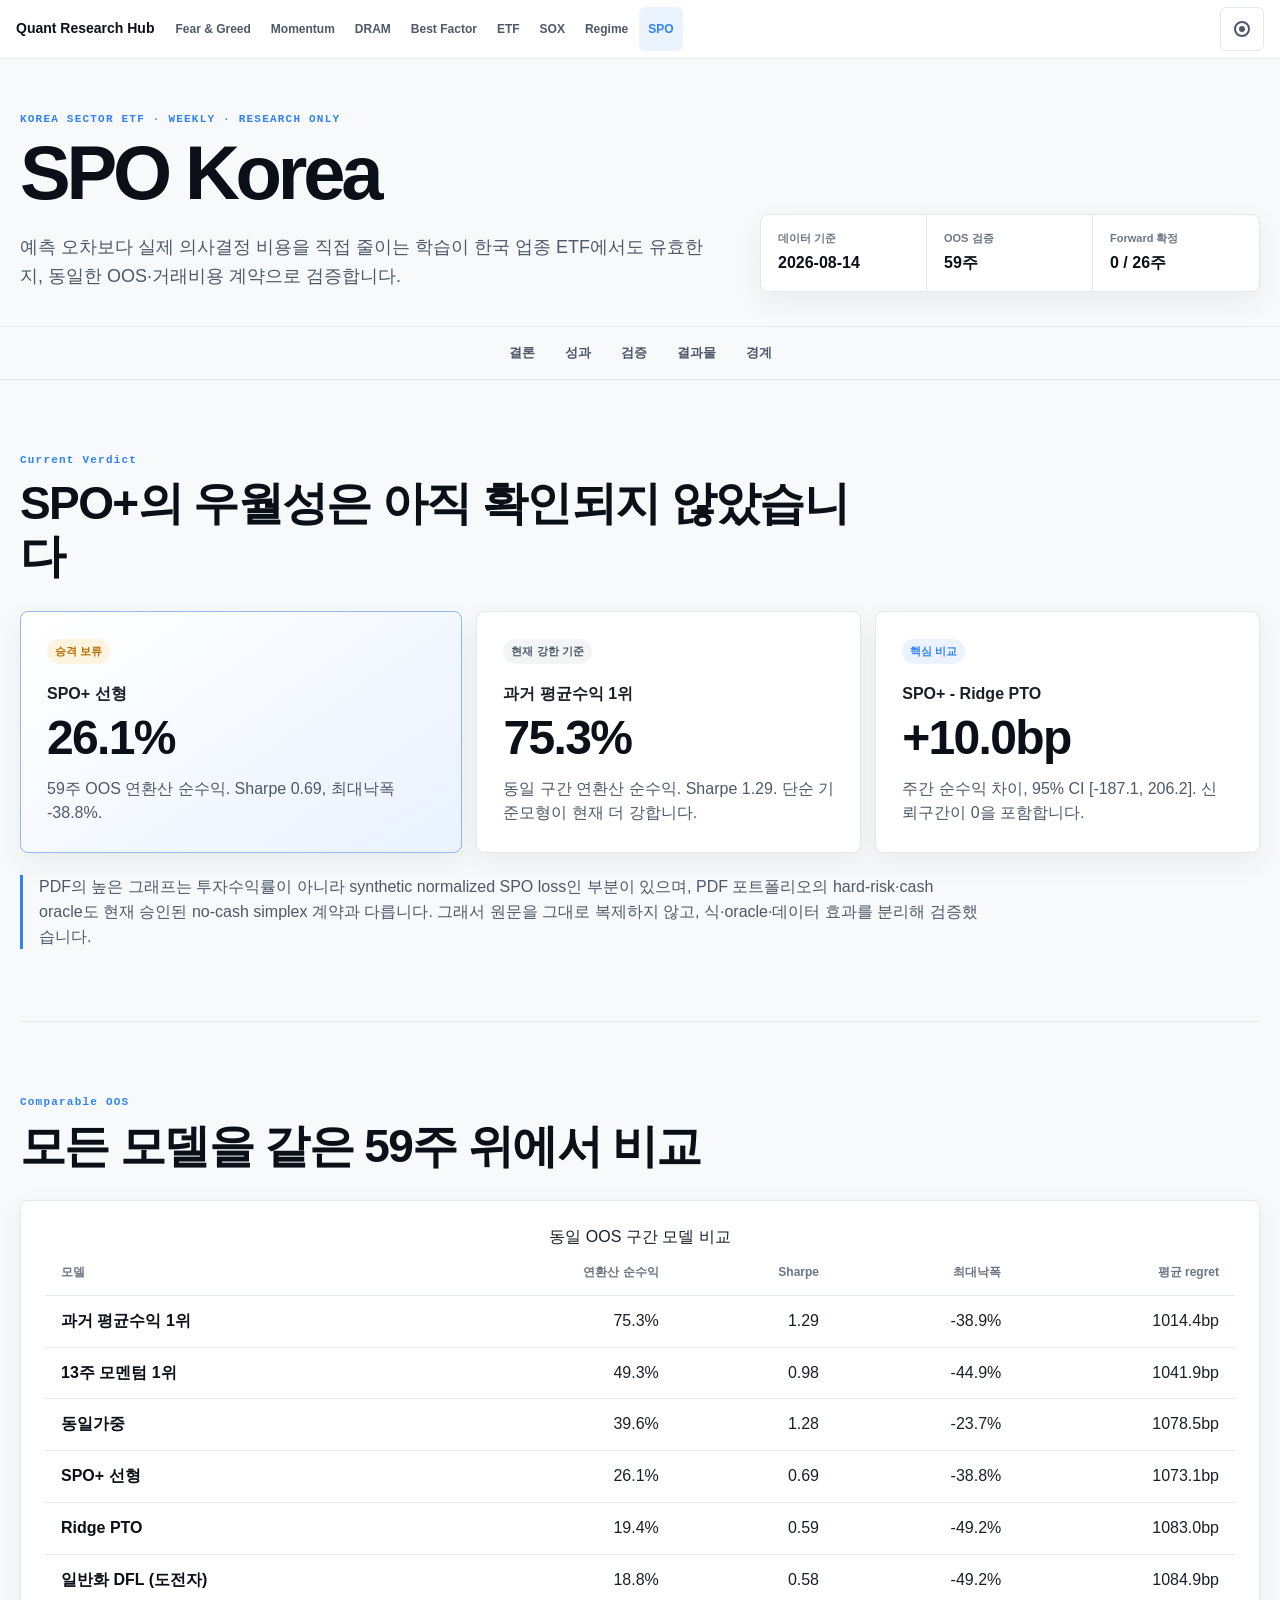
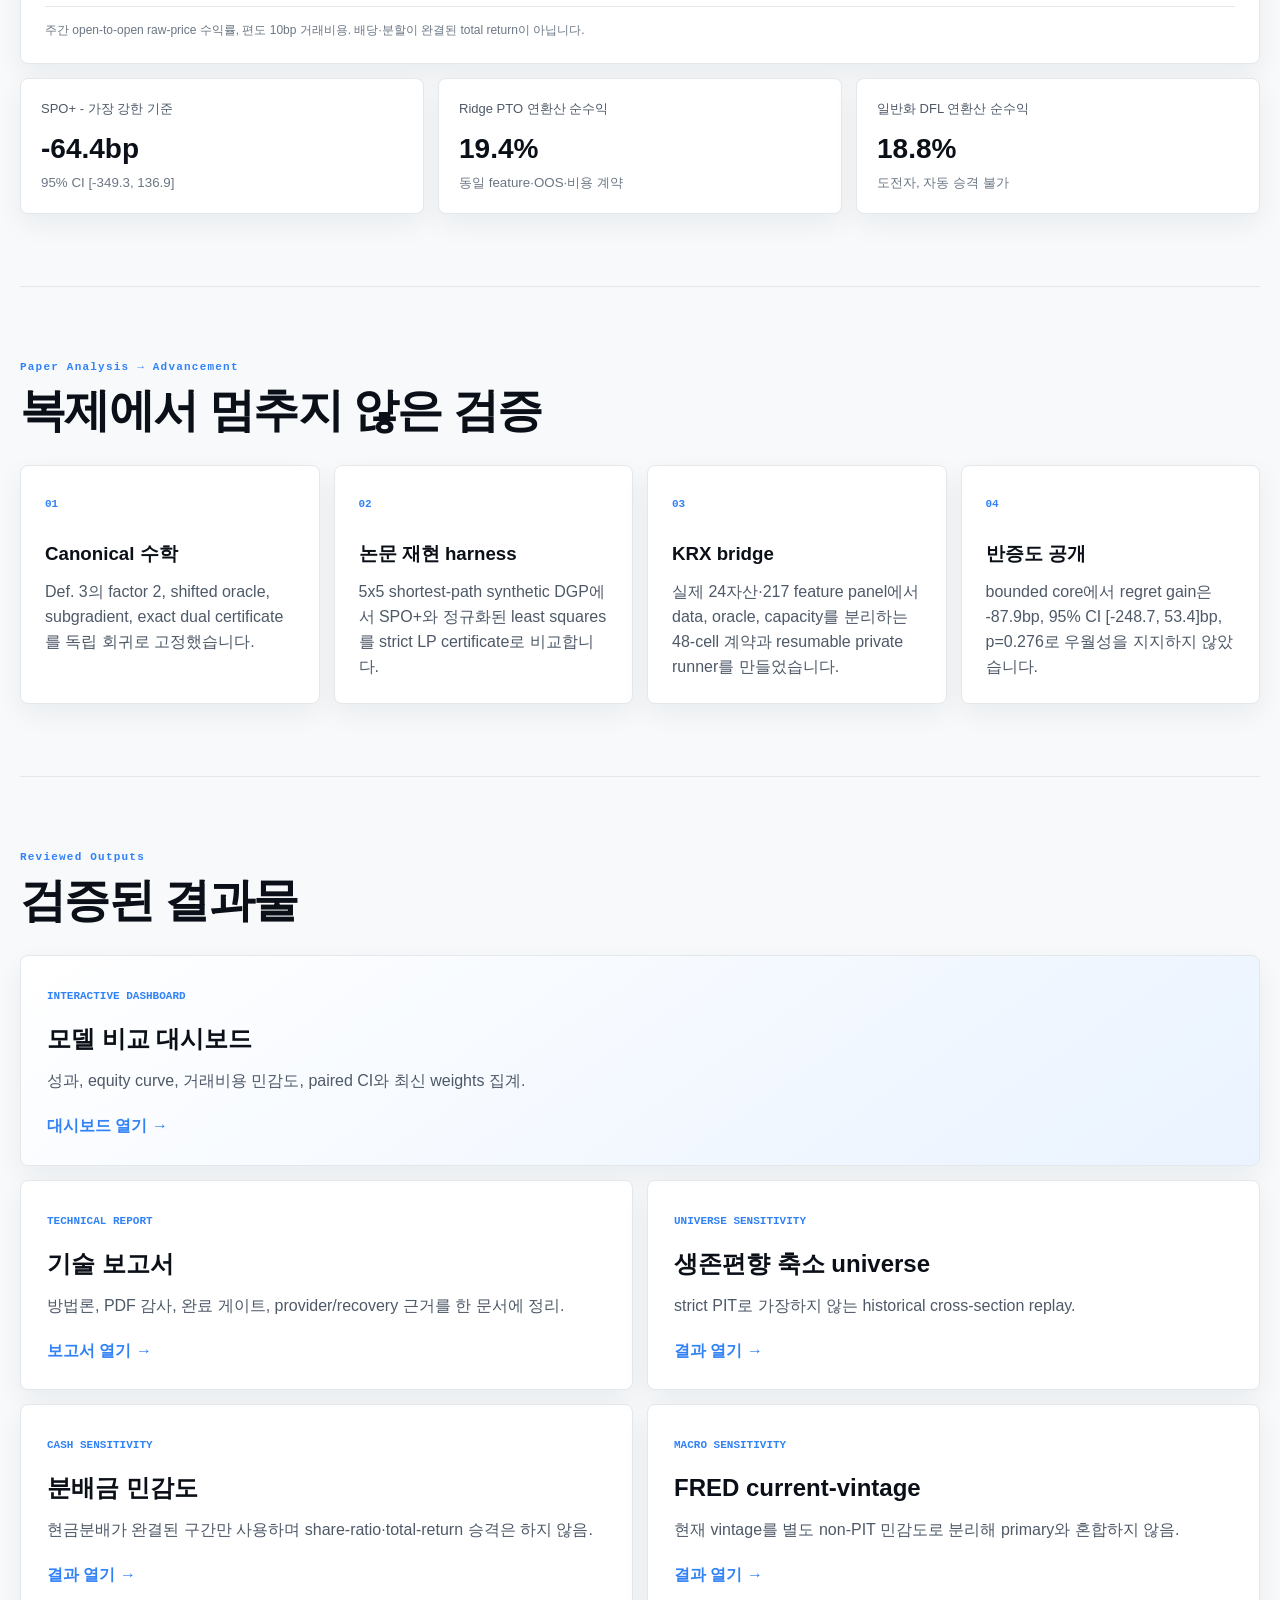
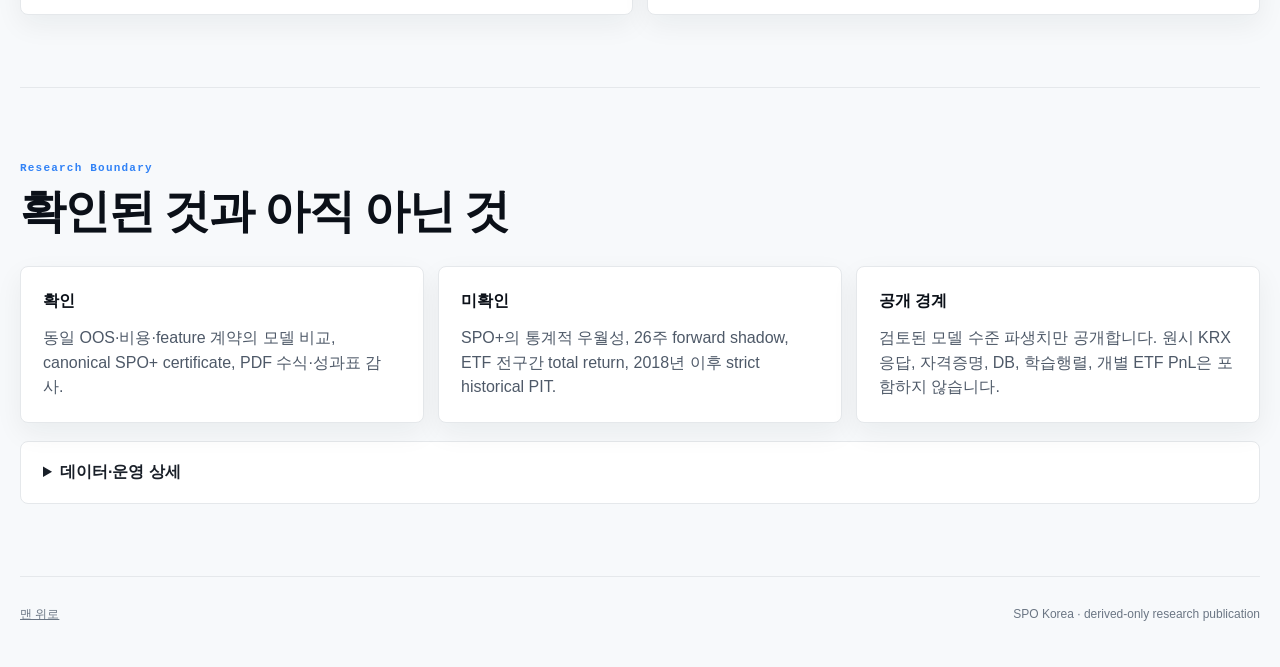
==== index.html @ ba18915a "publish reviewed SPO Korea research site" ====
<!doctype html>
<html lang="ko" data-theme="light">
<head>
  <meta charset="utf-8">
  <meta name="viewport" content="width=device-width, initial-scale=1">
  <meta name="color-scheme" content="light dark">
  <meta name="description" content="한국 업종 ETF에서 SPO+, PTO, 일반화 DFL과 기준모형을 동일한 주간 OOS 계약으로 비교하는 의사결정 중심 리서치">
  <meta http-equiv="Content-Security-Policy" content="default-src 'none'; style-src 'self'; script-src 'self'; img-src 'self' data:; frame-src 'self'; connect-src 'none'; base-uri 'none'; form-action 'none'">
  <title>SPO Korea | Decision-focused ETF Research</title>
  <link rel="icon" href="data:,">
  <link rel="stylesheet" href="assets/styles.css">
  <script src="assets/app.js" defer></script>
</head>
<body id="top" class="has-quant-shared-nav">
  <a class="skip-link" href="#main-content">본문으로 건너뛰기</a>
  <nav class="site-nav" aria-label="연결 프로젝트 바로가기">
    <div class="site-nav-inner">
      <a class="site-nav-brand" href="https://sonchanggi.github.io/quant-dashboard/">Quant Research Hub</a>
      <div class="site-nav-links" aria-label="프로젝트 목록">
        <a href="https://sonchanggi.github.io/fearNgreed/">Fear &amp; Greed</a>
        <a href="https://sonchanggi.github.io/momentum-factor-lab/">Momentum</a>
        <a href="https://sonchanggi.github.io/dram-price/">DRAM</a>
        <a href="https://sonchanggi.github.io/best-factor/">Best Factor</a>
        <a href="https://sonchanggi.github.io/etf-tracking/">ETF</a>
        <a href="https://sonchanggi.github.io/sox/">SOX</a>
        <a href="https://sonchanggi.github.io/regime/">Regime</a>
        <a class="is-active" href="./" aria-current="page">SPO</a>
      </div>
      <button id="theme-toggle" class="theme-toggle" type="button" aria-pressed="false" aria-label="다크 모드로 전환">
        <span class="theme-toggle-icon" aria-hidden="true"></span>
        <span class="sr-only" id="theme-toggle-text">다크 모드</span>
      </button>
    </div>
  </nav>

  <header class="page-header" aria-labelledby="page-title">
    <div class="page-header-copy">
      <p class="eyebrow">KOREA SECTOR ETF · WEEKLY · RESEARCH ONLY</p>
      <h1 id="page-title">SPO Korea</h1>
      <p class="hero-copy">예측 오차보다 실제 의사결정 비용을 직접 줄이는 학습이 한국 업종 ETF에서도 유효한지, 동일한 OOS·거래비용 계약으로 검증합니다.</p>
    </div>
    <div class="header-status-strip" aria-label="현재 연구 상태">
      <article><span>데이터 기준</span><strong>2026-08-14</strong></article>
      <article><span>OOS 검증</span><strong>59주</strong></article>
      <article><span>Forward 확정</span><strong>0 / 26주</strong></article>
    </div>
  </header>

  <nav class="section-nav" aria-label="페이지 섹션 바로가기">
    <a href="#verdict">결론</a><a href="#results">성과</a><a href="#evidence">검증</a><a href="#surfaces">결과물</a><a href="#limits">경계</a>
  </nav>

  <main id="main-content" tabindex="-1">
    <section id="verdict" class="section verdict-section" aria-labelledby="verdict-title">
      <div class="section-heading"><p class="eyebrow">Current Verdict</p><h2 id="verdict-title">SPO+의 우월성은 아직 확인되지 않았습니다</h2></div>
      <div class="verdict-grid">
        <article class="verdict-card verdict-primary">
          <span class="status-pill caution">승격 보류</span>
          <h3>SPO+ 선형</h3>
          <strong class="hero-number">26.1%</strong>
          <p>59주 OOS 연환산 순수익. Sharpe 0.69, 최대낙폭 -38.8%.</p>
        </article>
        <article class="verdict-card">
          <span class="status-pill neutral">현재 강한 기준</span>
          <h3>과거 평균수익 1위</h3>
          <strong class="hero-number">75.3%</strong>
          <p>동일 구간 연환산 순수익. Sharpe 1.29. 단순 기준모형이 현재 더 강합니다.</p>
        </article>
        <article class="verdict-card">
          <span class="status-pill info">핵심 비교</span>
          <h3>SPO+ - Ridge PTO</h3>
          <strong class="hero-number">+10.0bp</strong>
          <p>주간 순수익 차이, 95% CI [-187.1, 206.2]. 신뢰구간이 0을 포함합니다.</p>
        </article>
      </div>
      <p class="answer-note">PDF의 높은 그래프는 투자수익률이 아니라 synthetic normalized SPO loss인 부분이 있으며, PDF 포트폴리오의 hard-risk·cash oracle도 현재 승인된 no-cash simplex 계약과 다릅니다. 그래서 원문을 그대로 복제하지 않고, 식·oracle·데이터 효과를 분리해 검증했습니다.</p>
    </section>

    <section id="results" class="section" aria-labelledby="results-title">
      <div class="section-heading"><p class="eyebrow">Comparable OOS</p><h2 id="results-title">모든 모델을 같은 59주 위에서 비교</h2></div>
      <div class="table-card">
        <div class="table-scroll"><table>
          <caption>동일 OOS 구간 모델 비교</caption>
          <thead><tr><th scope="col">모델</th><th scope="col">연환산 순수익</th><th scope="col">Sharpe</th><th scope="col">최대낙폭</th><th scope="col">평균 regret</th></tr></thead>
          <tbody><tr><th scope="row">과거 평균수익 1위</th><td>75.3%</td><td>1.29</td><td>-38.9%</td><td>1014.4bp</td></tr><tr><th scope="row">13주 모멘텀 1위</th><td>49.3%</td><td>0.98</td><td>-44.9%</td><td>1041.9bp</td></tr><tr><th scope="row">동일가중</th><td>39.6%</td><td>1.28</td><td>-23.7%</td><td>1078.5bp</td></tr><tr><th scope="row">SPO+ 선형</th><td>26.1%</td><td>0.69</td><td>-38.8%</td><td>1073.1bp</td></tr><tr><th scope="row">Ridge PTO</th><td>19.4%</td><td>0.59</td><td>-49.2%</td><td>1083.0bp</td></tr><tr><th scope="row">일반화 DFL (도전자)</th><td>18.8%</td><td>0.58</td><td>-49.2%</td><td>1084.9bp</td></tr></tbody>
        </table></div>
        <p class="table-note">주간 open-to-open raw-price 수익률, 편도 10bp 거래비용. 배당·분할이 완결된 total return이 아닙니다.</p>
      </div>
      <div class="comparison-grid">
        <article class="metric-card"><span>SPO+ - 가장 강한 기준</span><strong>-64.4bp</strong><small>95% CI [-349.3, 136.9]</small></article>
        <article class="metric-card"><span>Ridge PTO 연환산 순수익</span><strong>19.4%</strong><small>동일 feature·OOS·비용 계약</small></article>
        <article class="metric-card"><span>일반화 DFL 연환산 순수익</span><strong>18.8%</strong><small>도전자, 자동 승격 불가</small></article>
      </div>
    </section>

    <section id="evidence" class="section" aria-labelledby="evidence-title">
      <div class="section-heading"><p class="eyebrow">Paper Analysis → Advancement</p><h2 id="evidence-title">복제에서 멈추지 않은 검증</h2></div>
      <div class="evidence-grid">
        <article class="evidence-card"><span class="step">01</span><h3>Canonical 수학</h3><p>Def. 3의 factor 2, shifted oracle, subgradient, exact dual certificate를 독립 회귀로 고정했습니다.</p></article>
        <article class="evidence-card"><span class="step">02</span><h3>논문 재현 harness</h3><p>5x5 shortest-path synthetic DGP에서 SPO+와 정규화된 least squares를 strict LP certificate로 비교합니다.</p></article>
        <article class="evidence-card"><span class="step">03</span><h3>KRX bridge</h3><p>실제 24자산·217 feature panel에서 data, oracle, capacity를 분리하는 48-cell 계약과 resumable private runner를 만들었습니다.</p></article>
        <article class="evidence-card"><span class="step">04</span><h3>반증도 공개</h3><p>bounded core에서 regret gain은 -87.9bp, 95% CI [-248.7, 53.4]bp, p=0.276로 우월성을 지지하지 않았습니다.</p></article>
      </div>
    </section>

    <section id="surfaces" class="section" aria-labelledby="surfaces-title">
      <div class="section-heading"><p class="eyebrow">Reviewed Outputs</p><h2 id="surfaces-title">검증된 결과물</h2></div>
      <div class="surface-grid">
        <a class="surface-card featured" href="research/"><span>Interactive dashboard</span><h3>모델 비교 대시보드</h3><p>성과, equity curve, 거래비용 민감도, paired CI와 최신 weights 집계.</p><strong>대시보드 열기 →</strong></a>
        <a class="surface-card" href="report/"><span>Technical report</span><h3>기술 보고서</h3><p>방법론, PDF 감사, 완료 게이트, provider/recovery 근거를 한 문서에 정리.</p><strong>보고서 열기 →</strong></a>
        <a class="surface-card" href="sensitivity/universe/"><span>Universe sensitivity</span><h3>생존편향 축소 universe</h3><p>strict PIT로 가장하지 않는 historical cross-section replay.</p><strong>결과 열기 →</strong></a>
        <a class="surface-card" href="sensitivity/cash/"><span>Cash sensitivity</span><h3>분배금 민감도</h3><p>현금분배가 완결된 구간만 사용하며 share-ratio·total-return 승격은 하지 않음.</p><strong>결과 열기 →</strong></a>
        <a class="surface-card" href="sensitivity/fred/"><span>Macro sensitivity</span><h3>FRED current-vintage</h3><p>현재 vintage를 별도 non-PIT 민감도로 분리해 primary와 혼합하지 않음.</p><strong>결과 열기 →</strong></a>
      </div>
    </section>

    <section id="limits" class="section limits-section" aria-labelledby="limits-title">
      <div class="section-heading"><p class="eyebrow">Research Boundary</p><h2 id="limits-title">확인된 것과 아직 아닌 것</h2></div>
      <div class="limits-grid">
        <article><strong>확인</strong><p>동일 OOS·비용·feature 계약의 모델 비교, canonical SPO+ certificate, PDF 수식·성과표 감사.</p></article>
        <article><strong>미확인</strong><p>SPO+의 통계적 우월성, 26주 forward shadow, ETF 전구간 total return, 2018년 이후 strict historical PIT.</p></article>
        <article><strong>공개 경계</strong><p>검토된 모델 수준 파생치만 공개합니다. 원시 KRX 응답, 자격증명, DB, 학습행렬, 개별 ETF PnL은 포함하지 않습니다.</p></article>
      </div>
      <details class="operations"><summary>데이터·운영 상세</summary><div><p>연구 단계: 방법론 효과 V2 · release 79c2984d5cca5863b57ce0f8d24739f1.</p><p>Forward-PIT 원장은 앞으로 수집되는 verified snapshot만 축적하며 primary 선택과 분리되어 있습니다. 과거 strict PIT나 total return을 소급 합성하지 않습니다.</p><p>본 페이지는 개인 연구이며 투자·세무·법률 또는 매매 조언이 아닙니다.</p></div></details>
    </section>
  </main>
  <footer><a href="#top">맨 위로</a><span>SPO Korea · derived-only research publication</span></footer>
</body>
</html>
---- assets/styles.css ----
:root{color-scheme:light;--page:#f7f9fb;--surface:#fff;--soft:#f2f4f6;--ink:#191f28;--strong:#0b1018;--muted:#4e5968;--faint:#6b7684;--line:#e5e8eb;--focus:#155eef;--brand:#3182f6;--brand-soft:#eaf3ff;--positive:#008768;--negative:#e03131;--warning:#b76e00;--warning-soft:#fff4df;--shadow:0 10px 28px rgb(25 31 40 / 6%);--content:1320px;--nav:59px;--sans:Inter,Pretendard,-apple-system,BlinkMacSystemFont,"Segoe UI",Roboto,"Noto Sans KR",Arial,sans-serif;--mono:ui-monospace,SFMono-Regular,Menlo,monospace}html[data-theme=dark]{color-scheme:dark;--page:#111318;--surface:#181d26;--soft:#242b38;--ink:#f2f4f6;--strong:#fff;--muted:#c3ccda;--faint:#a8b2c0;--line:#303948;--focus:#8ab8ff;--brand:#5da2ff;--brand-soft:#203452;--positive:#62d4a4;--negative:#ff8a8a;--warning:#ffd166;--warning-soft:#46371d;--shadow:0 12px 32px rgb(0 0 0 / 22%)}*{box-sizing:border-box}html{scroll-behavior:smooth;scroll-padding-top:calc(var(--nav) + 66px)}body{min-width:320px;margin:0;background:var(--page);color:var(--ink);font-family:var(--sans);font-size:16px;line-height:1.55;text-rendering:optimizeLegibility}a{color:inherit}button{font:inherit}.sr-only{position:absolute;width:1px;height:1px;margin:-1px;overflow:hidden;clip:rect(0,0,0,0);white-space:nowrap}.skip-link{position:fixed;z-index:2000;top:8px;left:8px;padding:10px 14px;transform:translateY(-160%);border-radius:6px;background:var(--strong);color:var(--surface);font-weight:800}.skip-link:focus{transform:none}:focus-visible{outline:3px solid var(--focus);outline-offset:3px}.site-nav{position:fixed;inset:0 0 auto;z-index:1200;min-height:var(--nav);border-bottom:1px solid var(--line);background:color-mix(in srgb,var(--surface) 94%,transparent);backdrop-filter:blur(14px)}.site-nav-inner{display:grid;grid-template-columns:auto minmax(0,1fr) 44px;align-items:center;gap:12px;width:min(var(--content),calc(100% - 32px));min-height:58px;margin:auto}.site-nav-brand,.site-nav-links a,.theme-toggle{display:inline-flex;min-height:44px;align-items:center;justify-content:center;border-radius:6px;text-decoration:none;white-space:nowrap}.site-nav-brand{justify-content:flex-start;color:var(--strong);font-size:14px;font-weight:800}.site-nav-links{display:flex;min-width:0;gap:2px;overflow-x:auto}.site-nav-links a{flex:0 0 auto;padding:8px 9px;color:var(--muted);font-size:12px;font-weight:700}.site-nav-links a:hover,.site-nav-links a:focus-visible,.theme-toggle:hover{background:var(--soft);color:var(--strong)}.site-nav-links .is-active{background:var(--brand-soft);color:var(--brand)}.theme-toggle{width:44px;border:1px solid var(--line);background:transparent;color:var(--muted);cursor:pointer}.theme-toggle-icon{position:relative;width:16px;height:16px;border:2px solid currentColor;border-radius:50%}.theme-toggle-icon:after{position:absolute;inset:3px;border-radius:50%;background:currentColor;content:""}.page-header{display:flex;width:min(var(--content),calc(100% - 40px));margin:calc(var(--nav) + 52px) auto 34px;align-items:end;justify-content:space-between;gap:36px}.page-header-copy{max-width:770px}.eyebrow{margin:0 0 8px;color:var(--brand);font-family:var(--mono);font-size:11px;font-weight:800;letter-spacing:.11em}.page-header h1{margin:0;color:var(--strong);font-size:clamp(40px,7vw,76px);line-height:.98;letter-spacing:-.055em}.hero-copy{max-width:720px;margin:22px 0 0;color:var(--muted);font-size:18px;line-height:1.65}.header-status-strip{display:grid;grid-template-columns:repeat(3,minmax(112px,1fr));min-width:min(500px,100%);border:1px solid var(--line);border-radius:8px;background:var(--surface);box-shadow:var(--shadow)}.header-status-strip article{padding:15px 17px;border-right:1px solid var(--line)}.header-status-strip article:last-child{border:0}.header-status-strip span,.header-status-strip strong{display:block}.header-status-strip span{color:var(--faint);font-size:11px;font-weight:700}.header-status-strip strong{margin-top:4px;color:var(--strong);font-size:16px}.section-nav{position:sticky;z-index:800;top:var(--nav);display:flex;justify-content:center;gap:6px;padding:8px 16px;border-block:1px solid var(--line);background:color-mix(in srgb,var(--page) 94%,transparent);backdrop-filter:blur(12px)}.section-nav a{padding:8px 12px;border-radius:6px;color:var(--muted);font-size:13px;font-weight:750;text-decoration:none}.section-nav a:hover{background:var(--soft);color:var(--strong)}main{width:min(var(--content),calc(100% - 40px));margin:auto}.section{padding:72px 0;border-bottom:1px solid var(--line)}.section-heading{margin-bottom:28px}.section-heading h2{max-width:840px;margin:0;color:var(--strong);font-size:clamp(28px,4vw,46px);line-height:1.15;letter-spacing:-.035em}.verdict-grid,.comparison-grid,.evidence-grid,.surface-grid,.limits-grid{display:grid;gap:14px}.verdict-grid{grid-template-columns:1.15fr 1fr 1fr}.verdict-card,.metric-card,.evidence-card,.surface-card,.limits-grid article,.table-card{border:1px solid var(--line);border-radius:8px;background:var(--surface);box-shadow:var(--shadow)}.verdict-card{padding:26px}.verdict-primary{border-color:color-mix(in srgb,var(--brand) 45%,var(--line));background:linear-gradient(145deg,var(--surface),var(--brand-soft))}.status-pill{display:inline-flex;padding:4px 8px;border-radius:999px;font-size:11px;font-weight:800}.status-pill.caution{background:var(--warning-soft);color:var(--warning)}.status-pill.neutral{background:var(--soft);color:var(--muted)}.status-pill.info{background:var(--brand-soft);color:var(--brand)}.verdict-card h3{margin:18px 0 5px;font-size:16px}.hero-number{display:block;color:var(--strong);font-size:clamp(32px,4vw,48px);line-height:1.1;letter-spacing:-.035em}.verdict-card p,.evidence-card p,.surface-card p,.limits-grid p{margin:12px 0 0;color:var(--muted)}.answer-note{max-width:960px;margin:22px 0 0;padding-left:16px;border-left:3px solid var(--brand);color:var(--muted)}.table-card{padding:24px}.table-scroll{max-width:100%;overflow-x:auto}table{width:100%;border-collapse:collapse;font-variant-numeric:tabular-nums}th,td{padding:13px 16px;border-bottom:1px solid var(--line);text-align:right;white-space:nowrap}th:first-child{text-align:left}thead th{color:var(--faint);font-size:12px}tbody th{color:var(--strong);font-weight:700}.table-note{margin:14px 0 0;color:var(--faint);font-size:12px}.comparison-grid{grid-template-columns:repeat(3,1fr);margin-top:14px}.metric-card{padding:20px}.metric-card span,.metric-card small,.metric-card strong{display:block}.metric-card span{color:var(--muted);font-size:13px}.metric-card strong{margin:8px 0 2px;color:var(--strong);font-size:28px}.metric-card small{color:var(--faint)}.evidence-grid{grid-template-columns:repeat(4,1fr)}.evidence-card{position:relative;padding:24px}.step{color:var(--brand);font-family:var(--mono);font-size:11px;font-weight:800}.evidence-card h3{margin:24px 0 0;color:var(--strong)}.surface-grid{grid-template-columns:repeat(2,1fr)}.surface-card{display:block;padding:26px;text-decoration:none;transition:transform .16s ease,border-color .16s ease}.surface-card:hover{transform:translateY(-2px);border-color:var(--brand)}.surface-card.featured{grid-column:span 2;background:linear-gradient(145deg,var(--surface),var(--brand-soft))}.surface-card span{color:var(--brand);font-family:var(--mono);font-size:11px;font-weight:800;text-transform:uppercase}.surface-card h3{margin:13px 0 0;color:var(--strong);font-size:24px}.surface-card strong{display:block;margin-top:20px;color:var(--brand)}.limits-grid{grid-template-columns:repeat(3,1fr)}.limits-grid article{padding:22px}.limits-grid strong{color:var(--strong)}.operations{margin-top:18px;border:1px solid var(--line);border-radius:8px;background:var(--surface)}.operations summary{padding:18px 22px;cursor:pointer;font-weight:750}.operations div{padding:0 22px 20px;color:var(--muted)}footer{display:flex;width:min(var(--content),calc(100% - 40px));margin:auto;padding:28px 0 44px;justify-content:space-between;color:var(--faint);font-size:12px}.reader-page{padding-top:var(--nav)}.reader-header{display:flex;width:min(var(--content),calc(100% - 32px));margin:32px auto 18px;align-items:end;justify-content:space-between;gap:24px}.reader-header h1{margin:0;color:var(--strong);font-size:clamp(26px,4vw,42px)}.reader-header p{margin:8px 0 0;color:var(--muted)}.reader-header>a{color:var(--brand);font-weight:750;text-decoration:none}.reader-shell{width:min(1500px,100%);height:calc(100vh - var(--nav) - 125px);min-height:680px;margin:auto;border-top:1px solid var(--line);background:var(--surface)}.reader-shell iframe{display:block;width:100%;height:100%;border:0;background:var(--surface)}@media(max-width:980px){.page-header{align-items:start;flex-direction:column}.header-status-strip{width:100%}.verdict-grid{grid-template-columns:1fr 1fr}.verdict-primary{grid-column:span 2}.evidence-grid{grid-template-columns:1fr 1fr}.limits-grid{grid-template-columns:1fr}.reader-header{align-items:start;flex-direction:column}.reader-shell{height:calc(100vh - var(--nav) - 178px)}}@media(max-width:760px){:root{--nav:101px}.site-nav-inner{grid-template-columns:minmax(0,1fr) 44px;grid-template-rows:50px 44px;gap:0 8px;width:calc(100% - 24px)}.site-nav-brand{grid-column:1;grid-row:1}.theme-toggle{grid-column:2;grid-row:1}.site-nav-links{grid-column:1/-1;grid-row:2}.page-header{width:calc(100% - 28px);margin-top:calc(var(--nav) + 34px)}.page-header h1{font-size:48px}.hero-copy{font-size:16px}.header-status-strip{grid-template-columns:1fr}.header-status-strip article{display:flex;justify-content:space-between;border-right:0;border-bottom:1px solid var(--line)}.header-status-strip strong{margin:0}.section-nav{justify-content:flex-start;overflow-x:auto}main{width:calc(100% - 28px)}.section{padding:54px 0}.verdict-grid,.comparison-grid,.evidence-grid,.surface-grid{grid-template-columns:1fr}.verdict-primary,.surface-card.featured{grid-column:auto}.table-card{padding:12px}.reader-header{width:calc(100% - 28px)}.reader-shell{height:calc(100vh - var(--nav) - 190px);min-height:560px}footer{width:calc(100% - 28px);gap:14px;flex-direction:column}}@media(prefers-reduced-motion:reduce){*{scroll-behavior:auto!important;transition-duration:.01ms!important}}
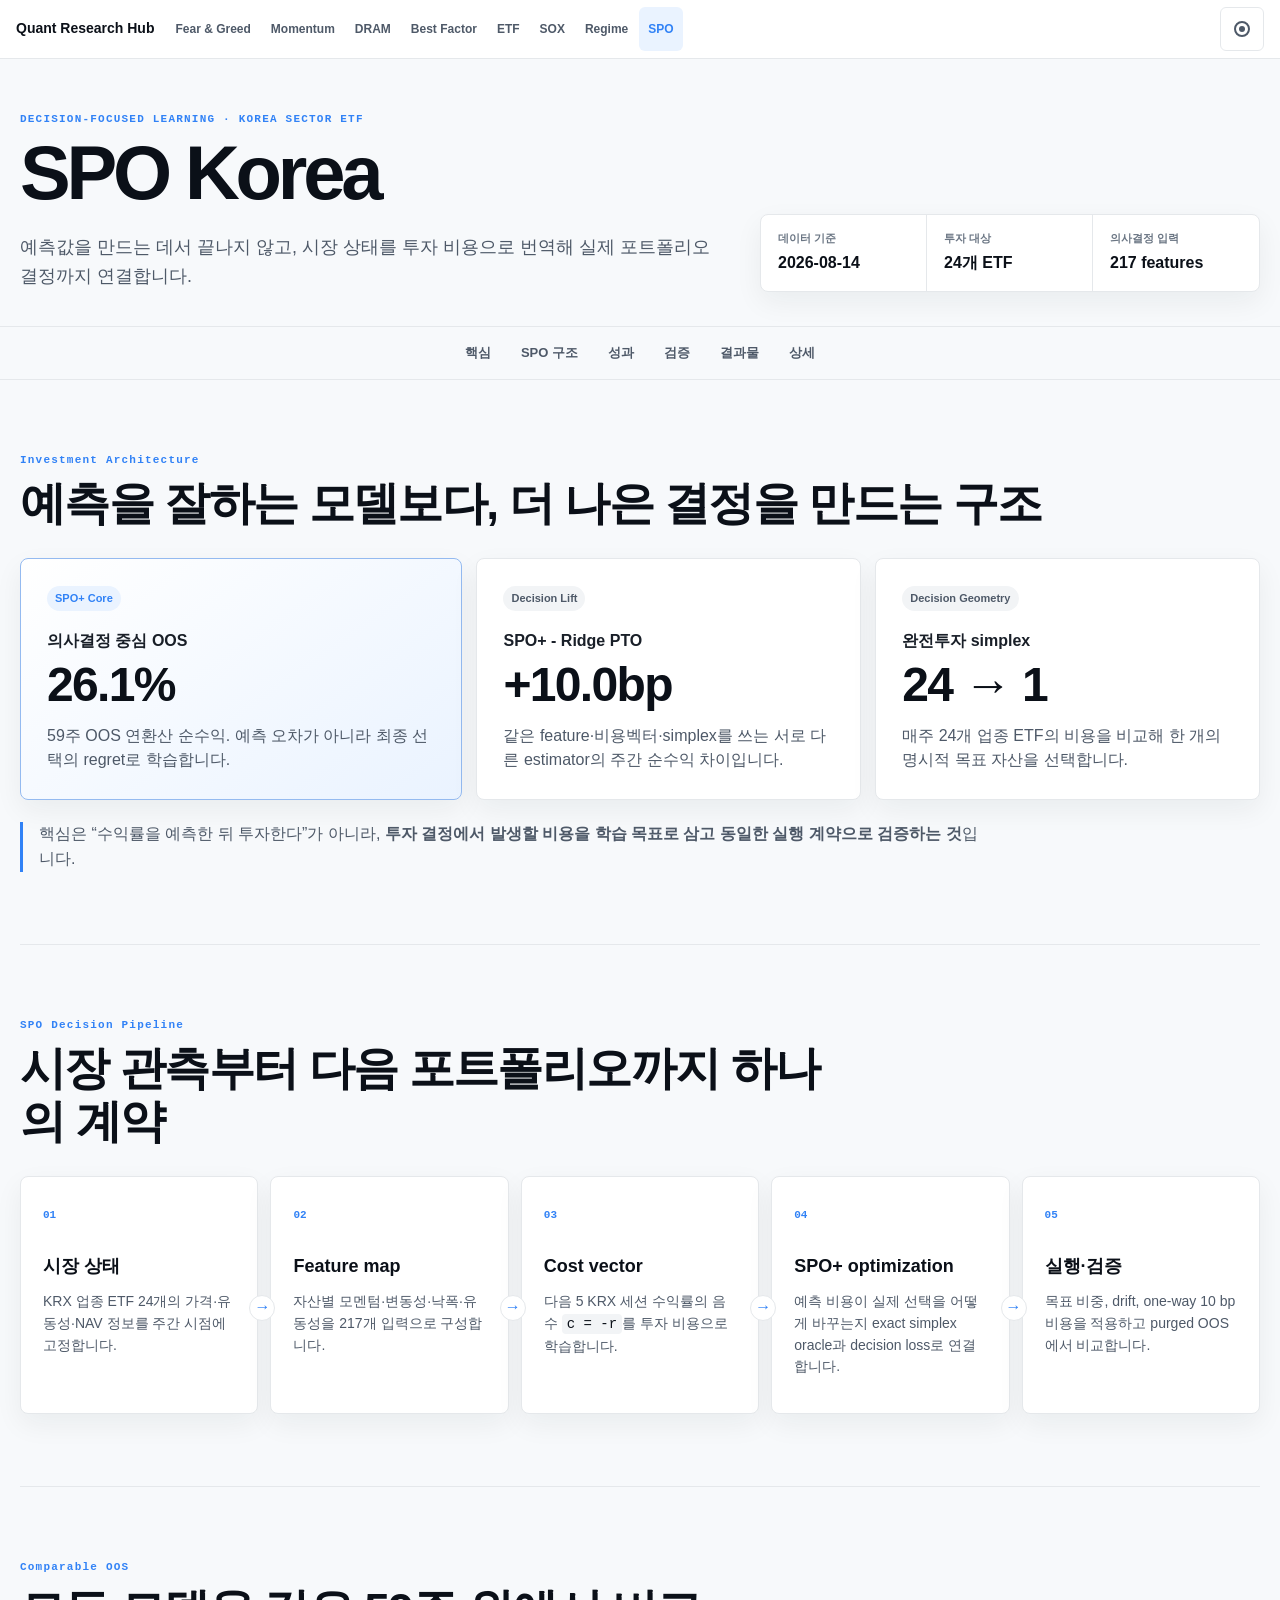
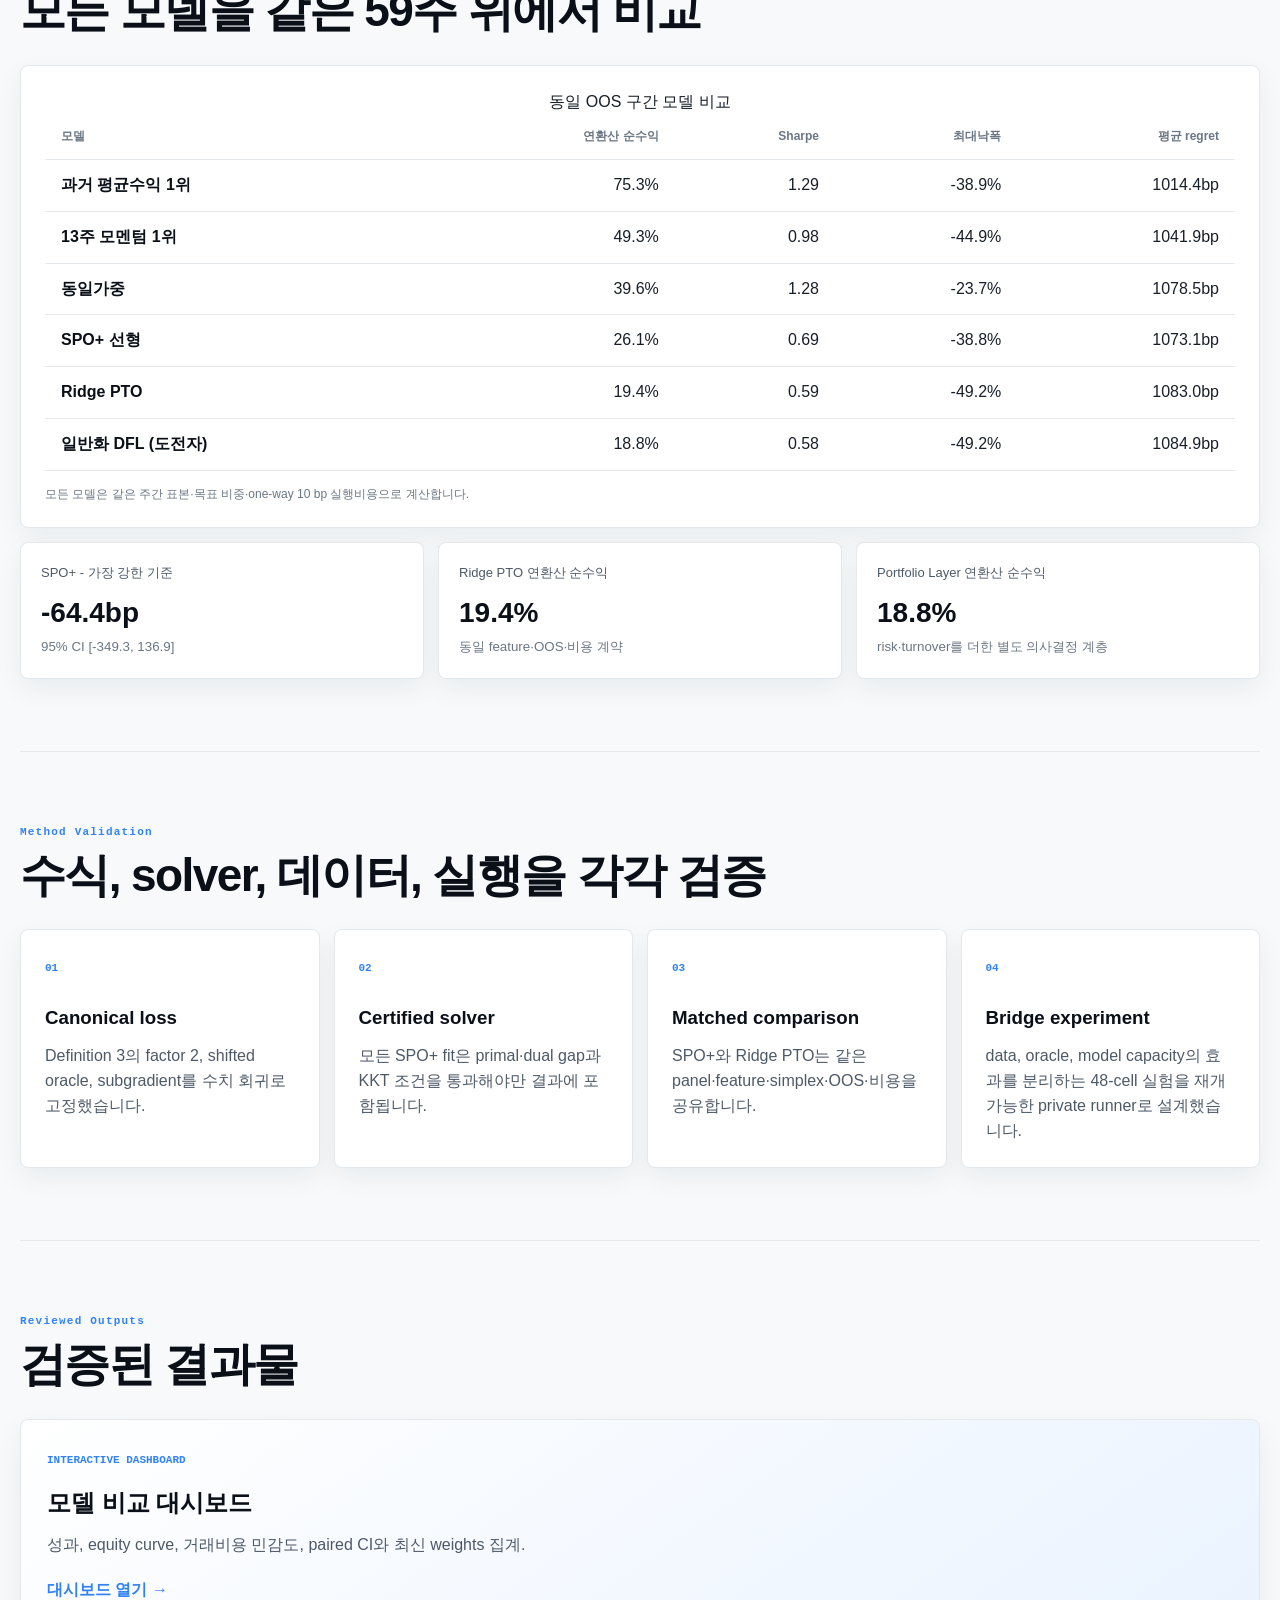
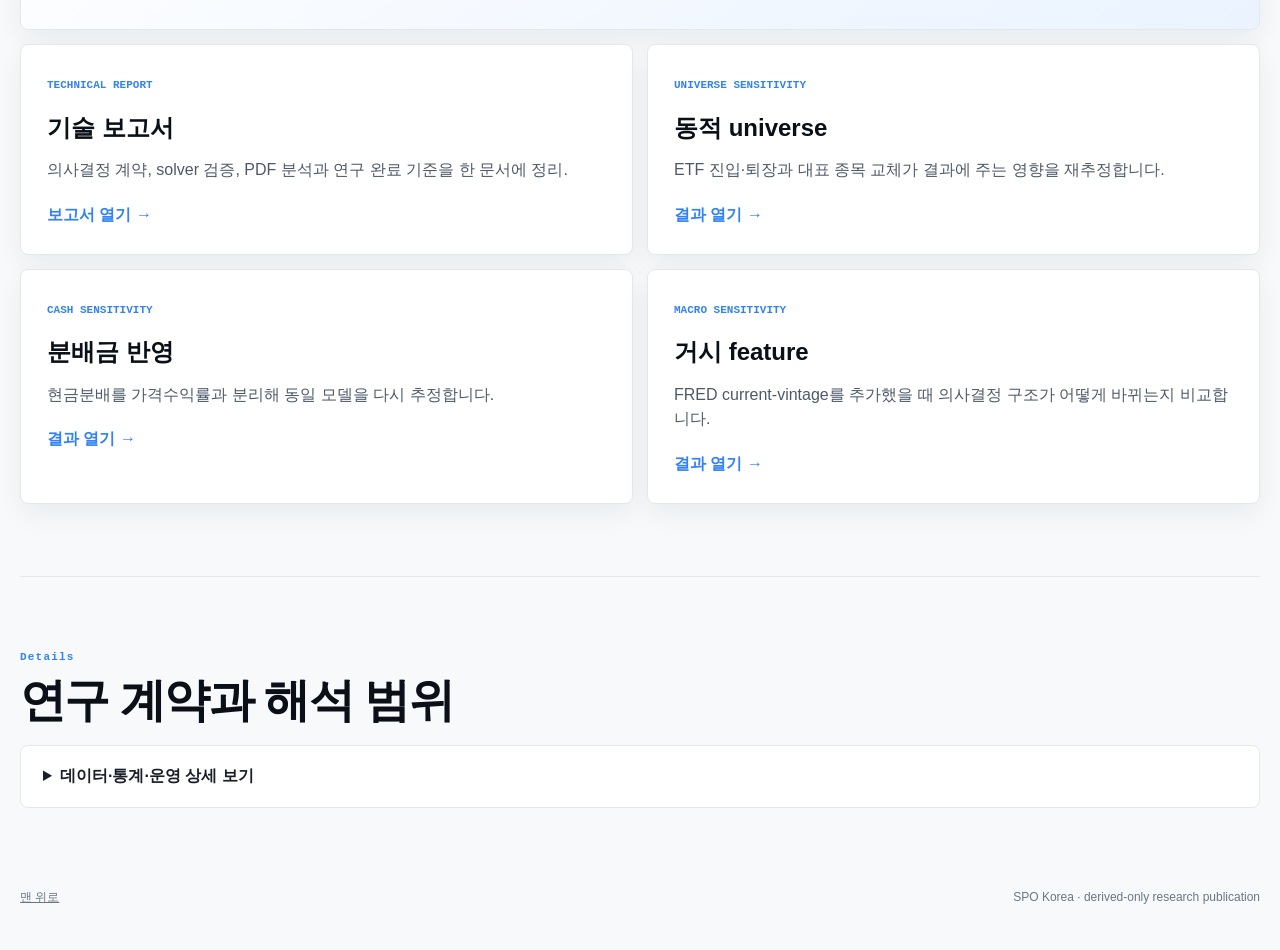
==== commit 993cc603: "Publish audited SPO Korea research site" ====
--- a/index.html
+++ b/index.html
@@ -35,45 +35,56 @@
 
   <header class="page-header" aria-labelledby="page-title">
     <div class="page-header-copy">
-      <p class="eyebrow">KOREA SECTOR ETF · WEEKLY · RESEARCH ONLY</p>
+      <p class="eyebrow">DECISION-FOCUSED LEARNING · KOREA SECTOR ETF</p>
       <h1 id="page-title">SPO Korea</h1>
-      <p class="hero-copy">예측 오차보다 실제 의사결정 비용을 직접 줄이는 학습이 한국 업종 ETF에서도 유효한지, 동일한 OOS·거래비용 계약으로 검증합니다.</p>
+      <p class="hero-copy">예측값을 만드는 데서 끝나지 않고, 시장 상태를 투자 비용으로 번역해 실제 포트폴리오 결정까지 연결합니다.</p>
     </div>
     <div class="header-status-strip" aria-label="현재 연구 상태">
       <article><span>데이터 기준</span><strong>2026-08-14</strong></article>
-      <article><span>OOS 검증</span><strong>59주</strong></article>
-      <article><span>Forward 확정</span><strong>0 / 26주</strong></article>
+      <article><span>투자 대상</span><strong>24개 ETF</strong></article>
+      <article><span>의사결정 입력</span><strong>217 features</strong></article>
     </div>
   </header>
 
   <nav class="section-nav" aria-label="페이지 섹션 바로가기">
-    <a href="#verdict">결론</a><a href="#results">성과</a><a href="#evidence">검증</a><a href="#surfaces">결과물</a><a href="#limits">경계</a>
+    <a href="#core">핵심</a><a href="#structure">SPO 구조</a><a href="#results">성과</a><a href="#evidence">검증</a><a href="#surfaces">결과물</a><a href="#details">상세</a>
   </nav>
 
   <main id="main-content" tabindex="-1">
-    <section id="verdict" class="section verdict-section" aria-labelledby="verdict-title">
-      <div class="section-heading"><p class="eyebrow">Current Verdict</p><h2 id="verdict-title">SPO+의 우월성은 아직 확인되지 않았습니다</h2></div>
+    <section id="core" class="section verdict-section" aria-labelledby="core-title">
+      <div class="section-heading"><p class="eyebrow">Investment Architecture</p><h2 id="core-title">예측을 잘하는 모델보다, 더 나은 결정을 만드는 구조</h2></div>
       <div class="verdict-grid">
         <article class="verdict-card verdict-primary">
-          <span class="status-pill caution">승격 보류</span>
-          <h3>SPO+ 선형</h3>
+          <span class="status-pill info">SPO+ Core</span>
+          <h3>의사결정 중심 OOS</h3>
           <strong class="hero-number">26.1%</strong>
-          <p>59주 OOS 연환산 순수익. Sharpe 0.69, 최대낙폭 -38.8%.</p>
+          <p>59주 OOS 연환산 순수익. 예측 오차가 아니라 최종 선택의 regret로 학습합니다.</p>
         </article>
         <article class="verdict-card">
-          <span class="status-pill neutral">현재 강한 기준</span>
-          <h3>과거 평균수익 1위</h3>
-          <strong class="hero-number">75.3%</strong>
-          <p>동일 구간 연환산 순수익. Sharpe 1.29. 단순 기준모형이 현재 더 강합니다.</p>
+          <span class="status-pill neutral">Decision Lift</span>
+          <h3>SPO+ - Ridge PTO</h3>
+          <strong class="hero-number">+10.0bp</strong>
+          <p>같은 feature·비용벡터·simplex를 쓰는 서로 다른 estimator의 주간 순수익 차이입니다.</p>
         </article>
         <article class="verdict-card">
-          <span class="status-pill info">핵심 비교</span>
-          <h3>SPO+ - Ridge PTO</h3>
-          <strong class="hero-number">+10.0bp</strong>
-          <p>주간 순수익 차이, 95% CI [-187.1, 206.2]. 신뢰구간이 0을 포함합니다.</p>
+          <span class="status-pill neutral">Decision Geometry</span>
+          <h3>완전투자 simplex</h3>
+          <strong class="hero-number">24 → 1</strong>
+          <p>매주 24개 업종 ETF의 비용을 비교해 한 개의 명시적 목표 자산을 선택합니다.</p>
         </article>
       </div>
-      <p class="answer-note">PDF의 높은 그래프는 투자수익률이 아니라 synthetic normalized SPO loss인 부분이 있으며, PDF 포트폴리오의 hard-risk·cash oracle도 현재 승인된 no-cash simplex 계약과 다릅니다. 그래서 원문을 그대로 복제하지 않고, 식·oracle·데이터 효과를 분리해 검증했습니다.</p>
+      <p class="answer-note">핵심은 “수익률을 예측한 뒤 투자한다”가 아니라, <strong>투자 결정에서 발생할 비용을 학습 목표로 삼고 동일한 실행 계약으로 검증하는 것</strong>입니다.</p>
+    </section>
+
+    <section id="structure" class="section" aria-labelledby="structure-title">
+      <div class="section-heading"><p class="eyebrow">SPO Decision Pipeline</p><h2 id="structure-title">시장 관측부터 다음 포트폴리오까지 하나의 계약</h2></div>
+      <ol class="decision-grid">
+        <li><span class="step">01</span><strong>시장 상태</strong><p>KRX 업종 ETF 24개의 가격·유동성·NAV 정보를 주간 시점에 고정합니다.</p></li>
+        <li><span class="step">02</span><strong>Feature map</strong><p>자산별 모멘텀·변동성·낙폭·유동성을 217개 입력으로 구성합니다.</p></li>
+        <li><span class="step">03</span><strong>Cost vector</strong><p>다음 5 KRX 세션 수익률의 음수 <code>c = -r</code>를 투자 비용으로 학습합니다.</p></li>
+        <li><span class="step">04</span><strong>SPO+ optimization</strong><p>예측 비용이 실제 선택을 어떻게 바꾸는지 exact simplex oracle과 decision loss로 연결합니다.</p></li>
+        <li><span class="step">05</span><strong>실행·검증</strong><p>목표 비중, drift, one-way 10 bp 비용을 적용하고 purged OOS에서 비교합니다.</p></li>
+      </ol>
     </section>
 
     <section id="results" class="section" aria-labelledby="results-title">
@@ -84,22 +95,22 @@
           <thead><tr><th scope="col">모델</th><th scope="col">연환산 순수익</th><th scope="col">Sharpe</th><th scope="col">최대낙폭</th><th scope="col">평균 regret</th></tr></thead>
           <tbody><tr><th scope="row">과거 평균수익 1위</th><td>75.3%</td><td>1.29</td><td>-38.9%</td><td>1014.4bp</td></tr><tr><th scope="row">13주 모멘텀 1위</th><td>49.3%</td><td>0.98</td><td>-44.9%</td><td>1041.9bp</td></tr><tr><th scope="row">동일가중</th><td>39.6%</td><td>1.28</td><td>-23.7%</td><td>1078.5bp</td></tr><tr><th scope="row">SPO+ 선형</th><td>26.1%</td><td>0.69</td><td>-38.8%</td><td>1073.1bp</td></tr><tr><th scope="row">Ridge PTO</th><td>19.4%</td><td>0.59</td><td>-49.2%</td><td>1083.0bp</td></tr><tr><th scope="row">일반화 DFL (도전자)</th><td>18.8%</td><td>0.58</td><td>-49.2%</td><td>1084.9bp</td></tr></tbody>
         </table></div>
-        <p class="table-note">주간 open-to-open raw-price 수익률, 편도 10bp 거래비용. 배당·분할이 완결된 total return이 아닙니다.</p>
+        <p class="table-note">모든 모델은 같은 주간 표본·목표 비중·one-way 10 bp 실행비용으로 계산합니다.</p>
       </div>
       <div class="comparison-grid">
         <article class="metric-card"><span>SPO+ - 가장 강한 기준</span><strong>-64.4bp</strong><small>95% CI [-349.3, 136.9]</small></article>
         <article class="metric-card"><span>Ridge PTO 연환산 순수익</span><strong>19.4%</strong><small>동일 feature·OOS·비용 계약</small></article>
-        <article class="metric-card"><span>일반화 DFL 연환산 순수익</span><strong>18.8%</strong><small>도전자, 자동 승격 불가</small></article>
+        <article class="metric-card"><span>Portfolio Layer 연환산 순수익</span><strong>18.8%</strong><small>risk·turnover를 더한 별도 의사결정 계층</small></article>
       </div>
     </section>
 
     <section id="evidence" class="section" aria-labelledby="evidence-title">
-      <div class="section-heading"><p class="eyebrow">Paper Analysis → Advancement</p><h2 id="evidence-title">복제에서 멈추지 않은 검증</h2></div>
+      <div class="section-heading"><p class="eyebrow">Method Validation</p><h2 id="evidence-title">수식, solver, 데이터, 실행을 각각 검증</h2></div>
       <div class="evidence-grid">
-        <article class="evidence-card"><span class="step">01</span><h3>Canonical 수학</h3><p>Def. 3의 factor 2, shifted oracle, subgradient, exact dual certificate를 독립 회귀로 고정했습니다.</p></article>
-        <article class="evidence-card"><span class="step">02</span><h3>논문 재현 harness</h3><p>5x5 shortest-path synthetic DGP에서 SPO+와 정규화된 least squares를 strict LP certificate로 비교합니다.</p></article>
-        <article class="evidence-card"><span class="step">03</span><h3>KRX bridge</h3><p>실제 24자산·217 feature panel에서 data, oracle, capacity를 분리하는 48-cell 계약과 resumable private runner를 만들었습니다.</p></article>
-        <article class="evidence-card"><span class="step">04</span><h3>반증도 공개</h3><p>bounded core에서 regret gain은 -87.9bp, 95% CI [-248.7, 53.4]bp, p=0.276로 우월성을 지지하지 않았습니다.</p></article>
+        <article class="evidence-card"><span class="step">01</span><h3>Canonical loss</h3><p>Definition 3의 factor 2, shifted oracle, subgradient를 수치 회귀로 고정했습니다.</p></article>
+        <article class="evidence-card"><span class="step">02</span><h3>Certified solver</h3><p>모든 SPO+ fit은 primal·dual gap과 KKT 조건을 통과해야만 결과에 포함됩니다.</p></article>
+        <article class="evidence-card"><span class="step">03</span><h3>Matched comparison</h3><p>SPO+와 Ridge PTO는 같은 panel·feature·simplex·OOS·비용을 공유합니다.</p></article>
+        <article class="evidence-card"><span class="step">04</span><h3>Bridge experiment</h3><p>data, oracle, model capacity의 효과를 분리하는 48-cell 실험을 재개 가능한 private runner로 설계했습니다.</p></article>
       </div>
     </section>
 
@@ -107,21 +118,21 @@
       <div class="section-heading"><p class="eyebrow">Reviewed Outputs</p><h2 id="surfaces-title">검증된 결과물</h2></div>
       <div class="surface-grid">
         <a class="surface-card featured" href="research/"><span>Interactive dashboard</span><h3>모델 비교 대시보드</h3><p>성과, equity curve, 거래비용 민감도, paired CI와 최신 weights 집계.</p><strong>대시보드 열기 →</strong></a>
-        <a class="surface-card" href="report/"><span>Technical report</span><h3>기술 보고서</h3><p>방법론, PDF 감사, 완료 게이트, provider/recovery 근거를 한 문서에 정리.</p><strong>보고서 열기 →</strong></a>
-        <a class="surface-card" href="sensitivity/universe/"><span>Universe sensitivity</span><h3>생존편향 축소 universe</h3><p>strict PIT로 가장하지 않는 historical cross-section replay.</p><strong>결과 열기 →</strong></a>
-        <a class="surface-card" href="sensitivity/cash/"><span>Cash sensitivity</span><h3>분배금 민감도</h3><p>현금분배가 완결된 구간만 사용하며 share-ratio·total-return 승격은 하지 않음.</p><strong>결과 열기 →</strong></a>
-        <a class="surface-card" href="sensitivity/fred/"><span>Macro sensitivity</span><h3>FRED current-vintage</h3><p>현재 vintage를 별도 non-PIT 민감도로 분리해 primary와 혼합하지 않음.</p><strong>결과 열기 →</strong></a>
+        <a class="surface-card" href="report/"><span>Technical report</span><h3>기술 보고서</h3><p>의사결정 계약, solver 검증, PDF 분석과 연구 완료 기준을 한 문서에 정리.</p><strong>보고서 열기 →</strong></a>
+        <a class="surface-card" href="sensitivity/universe/"><span>Universe sensitivity</span><h3>동적 universe</h3><p>ETF 진입·퇴장과 대표 종목 교체가 결과에 주는 영향을 재추정합니다.</p><strong>결과 열기 →</strong></a>
+        <a class="surface-card" href="sensitivity/cash/"><span>Cash sensitivity</span><h3>분배금 반영</h3><p>현금분배를 가격수익률과 분리해 동일 모델을 다시 추정합니다.</p><strong>결과 열기 →</strong></a>
+        <a class="surface-card" href="sensitivity/fred/"><span>Macro sensitivity</span><h3>거시 feature</h3><p>FRED current-vintage를 추가했을 때 의사결정 구조가 어떻게 바뀌는지 비교합니다.</p><strong>결과 열기 →</strong></a>
       </div>
     </section>
 
-    <section id="limits" class="section limits-section" aria-labelledby="limits-title">
-      <div class="section-heading"><p class="eyebrow">Research Boundary</p><h2 id="limits-title">확인된 것과 아직 아닌 것</h2></div>
-      <div class="limits-grid">
-        <article><strong>확인</strong><p>동일 OOS·비용·feature 계약의 모델 비교, canonical SPO+ certificate, PDF 수식·성과표 감사.</p></article>
-        <article><strong>미확인</strong><p>SPO+의 통계적 우월성, 26주 forward shadow, ETF 전구간 total return, 2018년 이후 strict historical PIT.</p></article>
-        <article><strong>공개 경계</strong><p>검토된 모델 수준 파생치만 공개합니다. 원시 KRX 응답, 자격증명, DB, 학습행렬, 개별 ETF PnL은 포함하지 않습니다.</p></article>
-      </div>
-      <details class="operations"><summary>데이터·운영 상세</summary><div><p>연구 단계: 방법론 효과 V2 · release 79c2984d5cca5863b57ce0f8d24739f1.</p><p>Forward-PIT 원장은 앞으로 수집되는 verified snapshot만 축적하며 primary 선택과 분리되어 있습니다. 과거 strict PIT나 total return을 소급 합성하지 않습니다.</p><p>본 페이지는 개인 연구이며 투자·세무·법률 또는 매매 조언이 아닙니다.</p></div></details>
+    <section id="details" class="section details-section" aria-labelledby="details-title">
+      <div class="section-heading compact-heading"><p class="eyebrow">Details</p><h2 id="details-title">연구 계약과 해석 범위</h2></div>
+      <details class="operations"><summary>데이터·통계·운영 상세 보기</summary><div class="detail-grid">
+        <section><h3>성과 해석</h3><p>SPO+의 Ridge 대비 주간 순수익 차이는 +10.0bp, 95% CI [-187.1, 206.2]입니다. 현재 구간에서 CI는 0을 포함하며, forward 확정 표본은 0/26주입니다.</p></section>
+        <section><h3>데이터 기준</h3><p>Primary는 주간 open-to-open raw-price 기반 고정 panel입니다. 분배금·share-ratio가 완결된 total return과 2018년 이후 strict historical PIT는 별도 승격 조건으로 유지합니다.</p></section>
+        <section><h3>논문과의 관계</h3><p>원문의 canonical SPO+ loss는 보존합니다. PDF의 synthetic normalized loss, hard-risk·cash oracle, 직접 policy layer는 현재 KRX primary와 분리해 재현·원인분해합니다. bounded bridge regret gain은 -87.9bp, 95% CI [-248.7, 53.4]bp, p=0.276입니다.</p></section>
+        <section><h3>공개·운영 경계</h3><p>연구 단계 방법론 효과 V2 · release 65d020ba81915cc6bd51a81537083d53. 검토된 파생 결과만 공개하며 원시 응답, 자격증명, DB, 학습행렬과 개별 ETF PnL은 포함하지 않습니다. 본 페이지는 개인 연구이며 매매 조언이 아닙니다.</p></section>
+      </div></details>
     </section>
   </main>
   <footer><a href="#top">맨 위로</a><span>SPO Korea · derived-only research publication</span></footer>
--- a/assets/styles.css
+++ b/assets/styles.css
@@ -1 +1,16 @@
-:root{color-scheme:light;--page:#f7f9fb;--surface:#fff;--soft:#f2f4f6;--ink:#191f28;--strong:#0b1018;--muted:#4e5968;--faint:#6b7684;--line:#e5e8eb;--focus:#155eef;--brand:#3182f6;--brand-soft:#eaf3ff;--positive:#008768;--negative:#e03131;--warning:#b76e00;--warning-soft:#fff4df;--shadow:0 10px 28px rgb(25 31 40 / 6%);--content:1320px;--nav:59px;--sans:Inter,Pretendard,-apple-system,BlinkMacSystemFont,"Segoe UI",Roboto,"Noto Sans KR",Arial,sans-serif;--mono:ui-monospace,SFMono-Regular,Menlo,monospace}html[data-theme=dark]{color-scheme:dark;--page:#111318;--surface:#181d26;--soft:#242b38;--ink:#f2f4f6;--strong:#fff;--muted:#c3ccda;--faint:#a8b2c0;--line:#303948;--focus:#8ab8ff;--brand:#5da2ff;--brand-soft:#203452;--positive:#62d4a4;--negative:#ff8a8a;--warning:#ffd166;--warning-soft:#46371d;--shadow:0 12px 32px rgb(0 0 0 / 22%)}*{box-sizing:border-box}html{scroll-behavior:smooth;scroll-padding-top:calc(var(--nav) + 66px)}body{min-width:320px;margin:0;background:var(--page);color:var(--ink);font-family:var(--sans);font-size:16px;line-height:1.55;text-rendering:optimizeLegibility}a{color:inherit}button{font:inherit}.sr-only{position:absolute;width:1px;height:1px;margin:-1px;overflow:hidden;clip:rect(0,0,0,0);white-space:nowrap}.skip-link{position:fixed;z-index:2000;top:8px;left:8px;padding:10px 14px;transform:translateY(-160%);border-radius:6px;background:var(--strong);color:var(--surface);font-weight:800}.skip-link:focus{transform:none}:focus-visible{outline:3px solid var(--focus);outline-offset:3px}.site-nav{position:fixed;inset:0 0 auto;z-index:1200;min-height:var(--nav);border-bottom:1px solid var(--line);background:color-mix(in srgb,var(--surface) 94%,transparent);backdrop-filter:blur(14px)}.site-nav-inner{display:grid;grid-template-columns:auto minmax(0,1fr) 44px;align-items:center;gap:12px;width:min(var(--content),calc(100% - 32px));min-height:58px;margin:auto}.site-nav-brand,.site-nav-links a,.theme-toggle{display:inline-flex;min-height:44px;align-items:center;justify-content:center;border-radius:6px;text-decoration:none;white-space:nowrap}.site-nav-brand{justify-content:flex-start;color:var(--strong);font-size:14px;font-weight:800}.site-nav-links{display:flex;min-width:0;gap:2px;overflow-x:auto}.site-nav-links a{flex:0 0 auto;padding:8px 9px;color:var(--muted);font-size:12px;font-weight:700}.site-nav-links a:hover,.site-nav-links a:focus-visible,.theme-toggle:hover{background:var(--soft);color:var(--strong)}.site-nav-links .is-active{background:var(--brand-soft);color:var(--brand)}.theme-toggle{width:44px;border:1px solid var(--line);background:transparent;color:var(--muted);cursor:pointer}.theme-toggle-icon{position:relative;width:16px;height:16px;border:2px solid currentColor;border-radius:50%}.theme-toggle-icon:after{position:absolute;inset:3px;border-radius:50%;background:currentColor;content:""}.page-header{display:flex;width:min(var(--content),calc(100% - 40px));margin:calc(var(--nav) + 52px) auto 34px;align-items:end;justify-content:space-between;gap:36px}.page-header-copy{max-width:770px}.eyebrow{margin:0 0 8px;color:var(--brand);font-family:var(--mono);font-size:11px;font-weight:800;letter-spacing:.11em}.page-header h1{margin:0;color:var(--strong);font-size:clamp(40px,7vw,76px);line-height:.98;letter-spacing:-.055em}.hero-copy{max-width:720px;margin:22px 0 0;color:var(--muted);font-size:18px;line-height:1.65}.header-status-strip{display:grid;grid-template-columns:repeat(3,minmax(112px,1fr));min-width:min(500px,100%);border:1px solid var(--line);border-radius:8px;background:var(--surface);box-shadow:var(--shadow)}.header-status-strip article{padding:15px 17px;border-right:1px solid var(--line)}.header-status-strip article:last-child{border:0}.header-status-strip span,.header-status-strip strong{display:block}.header-status-strip span{color:var(--faint);font-size:11px;font-weight:700}.header-status-strip strong{margin-top:4px;color:var(--strong);font-size:16px}.section-nav{position:sticky;z-index:800;top:var(--nav);display:flex;justify-content:center;gap:6px;padding:8px 16px;border-block:1px solid var(--line);background:color-mix(in srgb,var(--page) 94%,transparent);backdrop-filter:blur(12px)}.section-nav a{padding:8px 12px;border-radius:6px;color:var(--muted);font-size:13px;font-weight:750;text-decoration:none}.section-nav a:hover{background:var(--soft);color:var(--strong)}main{width:min(var(--content),calc(100% - 40px));margin:auto}.section{padding:72px 0;border-bottom:1px solid var(--line)}.section-heading{margin-bottom:28px}.section-heading h2{max-width:840px;margin:0;color:var(--strong);font-size:clamp(28px,4vw,46px);line-height:1.15;letter-spacing:-.035em}.verdict-grid,.comparison-grid,.evidence-grid,.surface-grid,.limits-grid{display:grid;gap:14px}.verdict-grid{grid-template-columns:1.15fr 1fr 1fr}.verdict-card,.metric-card,.evidence-card,.surface-card,.limits-grid article,.table-card{border:1px solid var(--line);border-radius:8px;background:var(--surface);box-shadow:var(--shadow)}.verdict-card{padding:26px}.verdict-primary{border-color:color-mix(in srgb,var(--brand) 45%,var(--line));background:linear-gradient(145deg,var(--surface),var(--brand-soft))}.status-pill{display:inline-flex;padding:4px 8px;border-radius:999px;font-size:11px;font-weight:800}.status-pill.caution{background:var(--warning-soft);color:var(--warning)}.status-pill.neutral{background:var(--soft);color:var(--muted)}.status-pill.info{background:var(--brand-soft);color:var(--brand)}.verdict-card h3{margin:18px 0 5px;font-size:16px}.hero-number{display:block;color:var(--strong);font-size:clamp(32px,4vw,48px);line-height:1.1;letter-spacing:-.035em}.verdict-card p,.evidence-card p,.surface-card p,.limits-grid p{margin:12px 0 0;color:var(--muted)}.answer-note{max-width:960px;margin:22px 0 0;padding-left:16px;border-left:3px solid var(--brand);color:var(--muted)}.table-card{padding:24px}.table-scroll{max-width:100%;overflow-x:auto}table{width:100%;border-collapse:collapse;font-variant-numeric:tabular-nums}th,td{padding:13px 16px;border-bottom:1px solid var(--line);text-align:right;white-space:nowrap}th:first-child{text-align:left}thead th{color:var(--faint);font-size:12px}tbody th{color:var(--strong);font-weight:700}.table-note{margin:14px 0 0;color:var(--faint);font-size:12px}.comparison-grid{grid-template-columns:repeat(3,1fr);margin-top:14px}.metric-card{padding:20px}.metric-card span,.metric-card small,.metric-card strong{display:block}.metric-card span{color:var(--muted);font-size:13px}.metric-card strong{margin:8px 0 2px;color:var(--strong);font-size:28px}.metric-card small{color:var(--faint)}.evidence-grid{grid-template-columns:repeat(4,1fr)}.evidence-card{position:relative;padding:24px}.step{color:var(--brand);font-family:var(--mono);font-size:11px;font-weight:800}.evidence-card h3{margin:24px 0 0;color:var(--strong)}.surface-grid{grid-template-columns:repeat(2,1fr)}.surface-card{display:block;padding:26px;text-decoration:none;transition:transform .16s ease,border-color .16s ease}.surface-card:hover{transform:translateY(-2px);border-color:var(--brand)}.surface-card.featured{grid-column:span 2;background:linear-gradient(145deg,var(--surface),var(--brand-soft))}.surface-card span{color:var(--brand);font-family:var(--mono);font-size:11px;font-weight:800;text-transform:uppercase}.surface-card h3{margin:13px 0 0;color:var(--strong);font-size:24px}.surface-card strong{display:block;margin-top:20px;color:var(--brand)}.limits-grid{grid-template-columns:repeat(3,1fr)}.limits-grid article{padding:22px}.limits-grid strong{color:var(--strong)}.operations{margin-top:18px;border:1px solid var(--line);border-radius:8px;background:var(--surface)}.operations summary{padding:18px 22px;cursor:pointer;font-weight:750}.operations div{padding:0 22px 20px;color:var(--muted)}footer{display:flex;width:min(var(--content),calc(100% - 40px));margin:auto;padding:28px 0 44px;justify-content:space-between;color:var(--faint);font-size:12px}.reader-page{padding-top:var(--nav)}.reader-header{display:flex;width:min(var(--content),calc(100% - 32px));margin:32px auto 18px;align-items:end;justify-content:space-between;gap:24px}.reader-header h1{margin:0;color:var(--strong);font-size:clamp(26px,4vw,42px)}.reader-header p{margin:8px 0 0;color:var(--muted)}.reader-header>a{color:var(--brand);font-weight:750;text-decoration:none}.reader-shell{width:min(1500px,100%);height:calc(100vh - var(--nav) - 125px);min-height:680px;margin:auto;border-top:1px solid var(--line);background:var(--surface)}.reader-shell iframe{display:block;width:100%;height:100%;border:0;background:var(--surface)}@media(max-width:980px){.page-header{align-items:start;flex-direction:column}.header-status-strip{width:100%}.verdict-grid{grid-template-columns:1fr 1fr}.verdict-primary{grid-column:span 2}.evidence-grid{grid-template-columns:1fr 1fr}.limits-grid{grid-template-columns:1fr}.reader-header{align-items:start;flex-direction:column}.reader-shell{height:calc(100vh - var(--nav) - 178px)}}@media(max-width:760px){:root{--nav:101px}.site-nav-inner{grid-template-columns:minmax(0,1fr) 44px;grid-template-rows:50px 44px;gap:0 8px;width:calc(100% - 24px)}.site-nav-brand{grid-column:1;grid-row:1}.theme-toggle{grid-column:2;grid-row:1}.site-nav-links{grid-column:1/-1;grid-row:2}.page-header{width:calc(100% - 28px);margin-top:calc(var(--nav) + 34px)}.page-header h1{font-size:48px}.hero-copy{font-size:16px}.header-status-strip{grid-template-columns:1fr}.header-status-strip article{display:flex;justify-content:space-between;border-right:0;border-bottom:1px solid var(--line)}.header-status-strip strong{margin:0}.section-nav{justify-content:flex-start;overflow-x:auto}main{width:calc(100% - 28px)}.section{padding:54px 0}.verdict-grid,.comparison-grid,.evidence-grid,.surface-grid{grid-template-columns:1fr}.verdict-primary,.surface-card.featured{grid-column:auto}.table-card{padding:12px}.reader-header{width:calc(100% - 28px)}.reader-shell{height:calc(100vh - var(--nav) - 190px);min-height:560px}footer{width:calc(100% - 28px);gap:14px;flex-direction:column}}@media(prefers-reduced-motion:reduce){*{scroll-behavior:auto!important;transition-duration:.01ms!important}}+:root{color-scheme:light;--page:#f7f9fb;--surface:#fff;--soft:#f2f4f6;--ink:#191f28;--strong:#0b1018;--muted:#4e5968;--faint:#6b7684;--line:#e5e8eb;--focus:#155eef;--brand:#3182f6;--brand-soft:#eaf3ff;--positive:#008768;--negative:#e03131;--warning:#b76e00;--warning-soft:#fff4df;--shadow:0 10px 28px rgb(25 31 40 / 6%);--content:1320px;--nav:59px;--sans:Inter,Pretendard,-apple-system,BlinkMacSystemFont,"Segoe UI",Roboto,"Noto Sans KR",Arial,sans-serif;--mono:ui-monospace,SFMono-Regular,Menlo,monospace}html[data-theme=dark]{color-scheme:dark;--page:#111318;--surface:#181d26;--soft:#242b38;--ink:#f2f4f6;--strong:#fff;--muted:#c3ccda;--faint:#a8b2c0;--line:#303948;--focus:#8ab8ff;--brand:#5da2ff;--brand-soft:#203452;--positive:#62d4a4;--negative:#ff8a8a;--warning:#ffd166;--warning-soft:#46371d;--shadow:0 12px 32px rgb(0 0 0 / 22%)}*{box-sizing:border-box}html{scroll-behavior:smooth;scroll-padding-top:calc(var(--nav) + 66px)}body{min-width:320px;margin:0;background:var(--page);color:var(--ink);font-family:var(--sans);font-size:16px;line-height:1.55;text-rendering:optimizeLegibility}a{color:inherit}button{font:inherit}.sr-only{position:absolute;width:1px;height:1px;margin:-1px;overflow:hidden;clip:rect(0,0,0,0);white-space:nowrap}.skip-link{position:fixed;z-index:2000;top:8px;left:8px;padding:10px 14px;transform:translateY(-160%);border-radius:6px;background:var(--strong);color:var(--surface);font-weight:800}.skip-link:focus{transform:none}:focus-visible{outline:3px solid var(--focus);outline-offset:3px}.site-nav{position:fixed;inset:0 0 auto;z-index:1200;min-height:var(--nav);border-bottom:1px solid var(--line);background:color-mix(in srgb,var(--surface) 94%,transparent);backdrop-filter:blur(14px)}.site-nav-inner{display:grid;grid-template-columns:auto minmax(0,1fr) 44px;align-items:center;gap:12px;width:min(var(--content),calc(100% - 32px));min-height:58px;margin:auto}.site-nav-brand,.site-nav-links a,.theme-toggle{display:inline-flex;min-height:44px;align-items:center;justify-content:center;border-radius:6px;text-decoration:none;white-space:nowrap}.site-nav-brand{justify-content:flex-start;color:var(--strong);font-size:14px;font-weight:800}.site-nav-links{display:flex;min-width:0;gap:2px;overflow-x:auto}.site-nav-links a{flex:0 0 auto;padding:8px 9px;color:var(--muted);font-size:12px;font-weight:700}.site-nav-links a:hover,.site-nav-links a:focus-visible,.theme-toggle:hover{background:var(--soft);color:var(--strong)}.site-nav-links .is-active{background:var(--brand-soft);color:var(--brand)}.theme-toggle{width:44px;border:1px solid var(--line);background:transparent;color:var(--muted);cursor:pointer}.theme-toggle-icon{position:relative;width:16px;height:16px;border:2px solid currentColor;border-radius:50%}.theme-toggle-icon:after{position:absolute;inset:3px;border-radius:50%;background:currentColor;content:""}.page-header{display:flex;width:min(var(--content),calc(100% - 40px));margin:calc(var(--nav) + 52px) auto 34px;align-items:end;justify-content:space-between;gap:36px}.page-header-copy{max-width:770px}.eyebrow{margin:0 0 8px;color:var(--brand);font-family:var(--mono);font-size:11px;font-weight:800;letter-spacing:.11em}.page-header h1{margin:0;color:var(--strong);font-size:clamp(40px,7vw,76px);line-height:.98;letter-spacing:-.055em}.hero-copy{max-width:720px;margin:22px 0 0;color:var(--muted);font-size:18px;line-height:1.65}.header-status-strip{display:grid;grid-template-columns:repeat(3,minmax(112px,1fr));min-width:min(500px,100%);border:1px solid var(--line);border-radius:8px;background:var(--surface);box-shadow:var(--shadow)}.header-status-strip article{padding:15px 17px;border-right:1px solid var(--line)}.header-status-strip article:last-child{border:0}.header-status-strip span,.header-status-strip strong{display:block}.header-status-strip span{color:var(--faint);font-size:11px;font-weight:700}.header-status-strip strong{margin-top:4px;color:var(--strong);font-size:16px}.section-nav{position:sticky;z-index:800;top:var(--nav);display:flex;justify-content:center;gap:6px;padding:8px 16px;border-block:1px solid var(--line);background:color-mix(in srgb,var(--page) 94%,transparent);backdrop-filter:blur(12px)}.section-nav a{padding:8px 12px;border-radius:6px;color:var(--muted);font-size:13px;font-weight:750;text-decoration:none}.section-nav a:hover{background:var(--soft);color:var(--strong)}main{width:min(var(--content),calc(100% - 40px));margin:auto}.section{padding:72px 0;border-bottom:1px solid var(--line)}.section-heading{margin-bottom:28px}.section-heading h2{max-width:840px;margin:0;color:var(--strong);font-size:clamp(28px,4vw,46px);line-height:1.15;letter-spacing:-.035em}.verdict-grid,.comparison-grid,.evidence-grid,.surface-grid,.limits-grid{display:grid;gap:14px}.verdict-grid{grid-template-columns:1.15fr 1fr 1fr}.verdict-card,.metric-card,.evidence-card,.surface-card,.limits-grid article,.table-card{border:1px solid var(--line);border-radius:8px;background:var(--surface);box-shadow:var(--shadow)}.verdict-card{padding:26px}.verdict-primary{border-color:color-mix(in srgb,var(--brand) 45%,var(--line));background:linear-gradient(145deg,var(--surface),var(--brand-soft))}.status-pill{display:inline-flex;padding:4px 8px;border-radius:999px;font-size:11px;font-weight:800}.status-pill.caution{background:var(--warning-soft);color:var(--warning)}.status-pill.neutral{background:var(--soft);color:var(--muted)}.status-pill.info{background:var(--brand-soft);color:var(--brand)}.verdict-card h3{margin:18px 0 5px;font-size:16px}.hero-number{display:block;color:var(--strong);font-size:clamp(32px,4vw,48px);line-height:1.1;letter-spacing:-.035em}.verdict-card p,.evidence-card p,.surface-card p,.limits-grid p{margin:12px 0 0;color:var(--muted)}.answer-note{max-width:960px;margin:22px 0 0;padding-left:16px;border-left:3px solid var(--brand);color:var(--muted)}.table-card{padding:24px}.table-scroll{max-width:100%;overflow-x:auto}table{width:100%;border-collapse:collapse;font-variant-numeric:tabular-nums}th,td{padding:13px 16px;border-bottom:1px solid var(--line);text-align:right;white-space:nowrap}th:first-child{text-align:left}thead th{color:var(--faint);font-size:12px}tbody th{color:var(--strong);font-weight:700}.table-note{margin:14px 0 0;color:var(--faint);font-size:12px}.comparison-grid{grid-template-columns:repeat(3,1fr);margin-top:14px}.metric-card{padding:20px}.metric-card span,.metric-card small,.metric-card strong{display:block}.metric-card span{color:var(--muted);font-size:13px}.metric-card strong{margin:8px 0 2px;color:var(--strong);font-size:28px}.metric-card small{color:var(--faint)}.evidence-grid{grid-template-columns:repeat(4,1fr)}.evidence-card{position:relative;padding:24px}.step{color:var(--brand);font-family:var(--mono);font-size:11px;font-weight:800}.evidence-card h3{margin:24px 0 0;color:var(--strong)}.surface-grid{grid-template-columns:repeat(2,1fr)}.surface-card{display:block;padding:26px;text-decoration:none;transition:transform .16s ease,border-color .16s ease}.surface-card:hover{transform:translateY(-2px);border-color:var(--brand)}.surface-card.featured{grid-column:span 2;background:linear-gradient(145deg,var(--surface),var(--brand-soft))}.surface-card span{color:var(--brand);font-family:var(--mono);font-size:11px;font-weight:800;text-transform:uppercase}.surface-card h3{margin:13px 0 0;color:var(--strong);font-size:24px}.surface-card strong{display:block;margin-top:20px;color:var(--brand)}.limits-grid{grid-template-columns:repeat(3,1fr)}.limits-grid article{padding:22px}.limits-grid strong{color:var(--strong)}.operations{margin-top:18px;border:1px solid var(--line);border-radius:8px;background:var(--surface)}.operations summary{padding:18px 22px;cursor:pointer;font-weight:750}.operations div{padding:0 22px 20px;color:var(--muted)}footer{display:flex;width:min(var(--content),calc(100% - 40px));margin:auto;padding:28px 0 44px;justify-content:space-between;color:var(--faint);font-size:12px}.reader-page{padding-top:var(--nav)}.reader-header{display:flex;width:min(var(--content),calc(100% - 32px));margin:32px auto 18px;align-items:end;justify-content:space-between;gap:24px}.reader-header h1{margin:0;color:var(--strong);font-size:clamp(26px,4vw,42px)}.reader-header p{margin:8px 0 0;color:var(--muted)}.reader-header>a{color:var(--brand);font-weight:750;text-decoration:none}.reader-shell{width:min(1500px,100%);height:calc(100vh - var(--nav) - 125px);min-height:680px;margin:auto;border-top:1px solid var(--line);background:var(--surface)}.reader-shell iframe{display:block;width:100%;height:100%;border:0;background:var(--surface)}@media(max-width:980px){.page-header{align-items:start;flex-direction:column}.header-status-strip{width:100%}.verdict-grid{grid-template-columns:1fr 1fr}.verdict-primary{grid-column:span 2}.evidence-grid{grid-template-columns:1fr 1fr}.limits-grid{grid-template-columns:1fr}.reader-header{align-items:start;flex-direction:column}.reader-shell{height:calc(100vh - var(--nav) - 178px)}}@media(max-width:760px){:root{--nav:101px}.site-nav-inner{grid-template-columns:minmax(0,1fr) 44px;grid-template-rows:50px 44px;gap:0 8px;width:calc(100% - 24px)}.site-nav-brand{grid-column:1;grid-row:1}.theme-toggle{grid-column:2;grid-row:1}.site-nav-links{grid-column:1/-1;grid-row:2}.page-header{width:calc(100% - 28px);margin-top:calc(var(--nav) + 34px)}.page-header h1{font-size:48px}.hero-copy{font-size:16px}.header-status-strip{grid-template-columns:1fr}.header-status-strip article{display:flex;justify-content:space-between;border-right:0;border-bottom:1px solid var(--line)}.header-status-strip strong{margin:0}.section-nav{justify-content:flex-start;overflow-x:auto}main{width:calc(100% - 28px)}.section{padding:54px 0}.verdict-grid,.comparison-grid,.evidence-grid,.surface-grid{grid-template-columns:1fr}.verdict-primary,.surface-card.featured{grid-column:auto}.table-card{padding:12px}.reader-header{width:calc(100% - 28px)}.reader-shell{height:calc(100vh - var(--nav) - 190px);min-height:560px}footer{width:calc(100% - 28px);gap:14px;flex-direction:column}}@media(prefers-reduced-motion:reduce){*{scroll-behavior:auto!important;transition-duration:.01ms!important}}
+.verdict-section .section-heading h2{max-width:1050px}
+.decision-grid{display:grid;grid-template-columns:repeat(5,minmax(0,1fr));margin:0;padding:0;gap:12px;list-style:none;counter-reset:decision}
+.decision-grid li{position:relative;min-height:238px;padding:24px 22px;border:1px solid var(--line);border-radius:8px;background:var(--surface);box-shadow:var(--shadow)}
+.decision-grid li:not(:last-child):after{position:absolute;z-index:2;top:50%;right:-18px;width:24px;height:24px;border:1px solid var(--line);border-radius:50%;background:var(--surface);color:var(--brand);content:"→";font-weight:800;line-height:22px;text-align:center}
+.decision-grid strong{display:block;margin-top:28px;color:var(--strong);font-size:18px}
+.decision-grid p{margin:10px 0 0;color:var(--muted);font-size:14px}
+.decision-grid code{padding:2px 5px;border-radius:4px;background:var(--soft);color:var(--strong);font-family:var(--mono)}
+.compact-heading{margin-bottom:18px}
+.details-section{padding-bottom:52px;border-bottom:0}
+.detail-grid{display:grid;grid-template-columns:repeat(2,minmax(0,1fr));gap:8px 28px}
+.detail-grid section{padding:4px 0 12px}
+.detail-grid h3{margin:0;color:var(--strong);font-size:15px}
+.detail-grid p{margin:8px 0 0;font-size:14px}
+@media(max-width:1100px){.decision-grid{grid-template-columns:repeat(2,minmax(0,1fr))}.decision-grid li:last-child{grid-column:span 2}.decision-grid li:after{display:none}}
+@media(max-width:760px){.decision-grid{grid-template-columns:1fr}.decision-grid li,.decision-grid li:last-child{grid-column:auto;min-height:0}.detail-grid{grid-template-columns:1fr}}
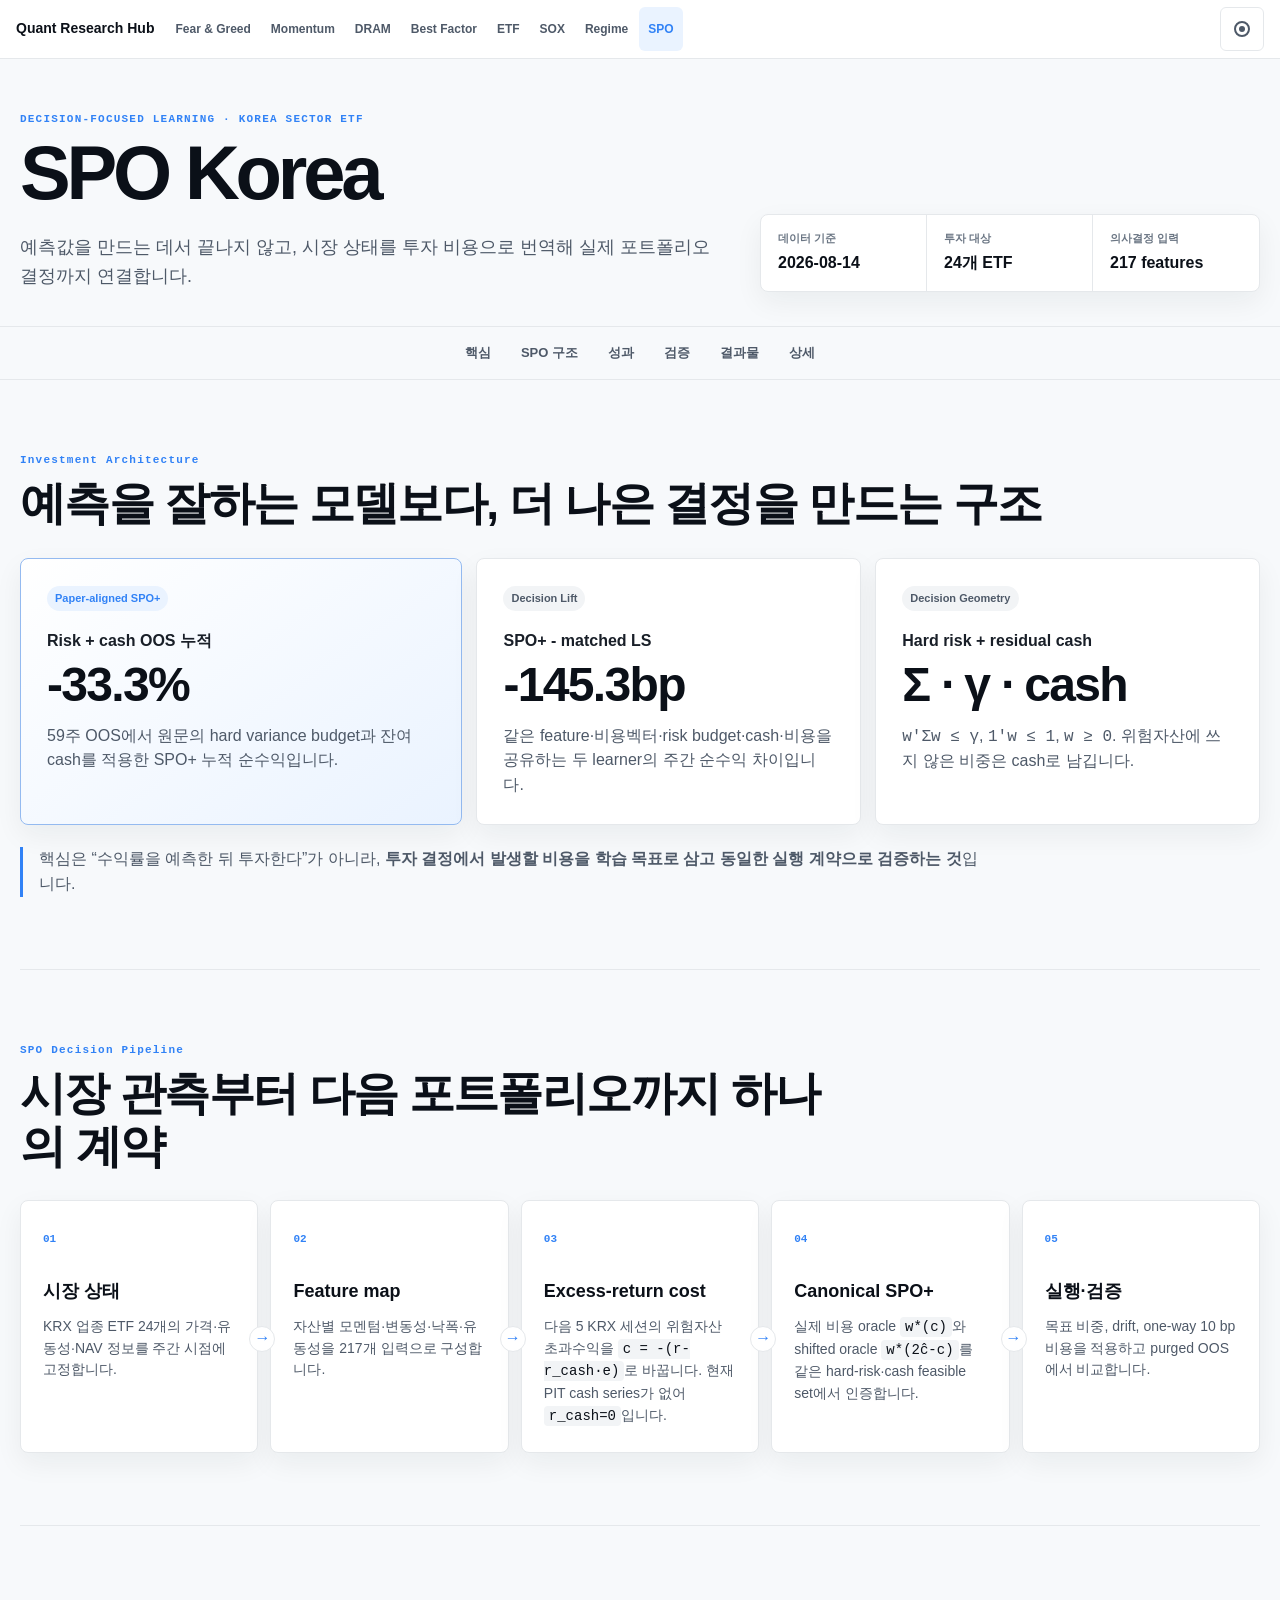
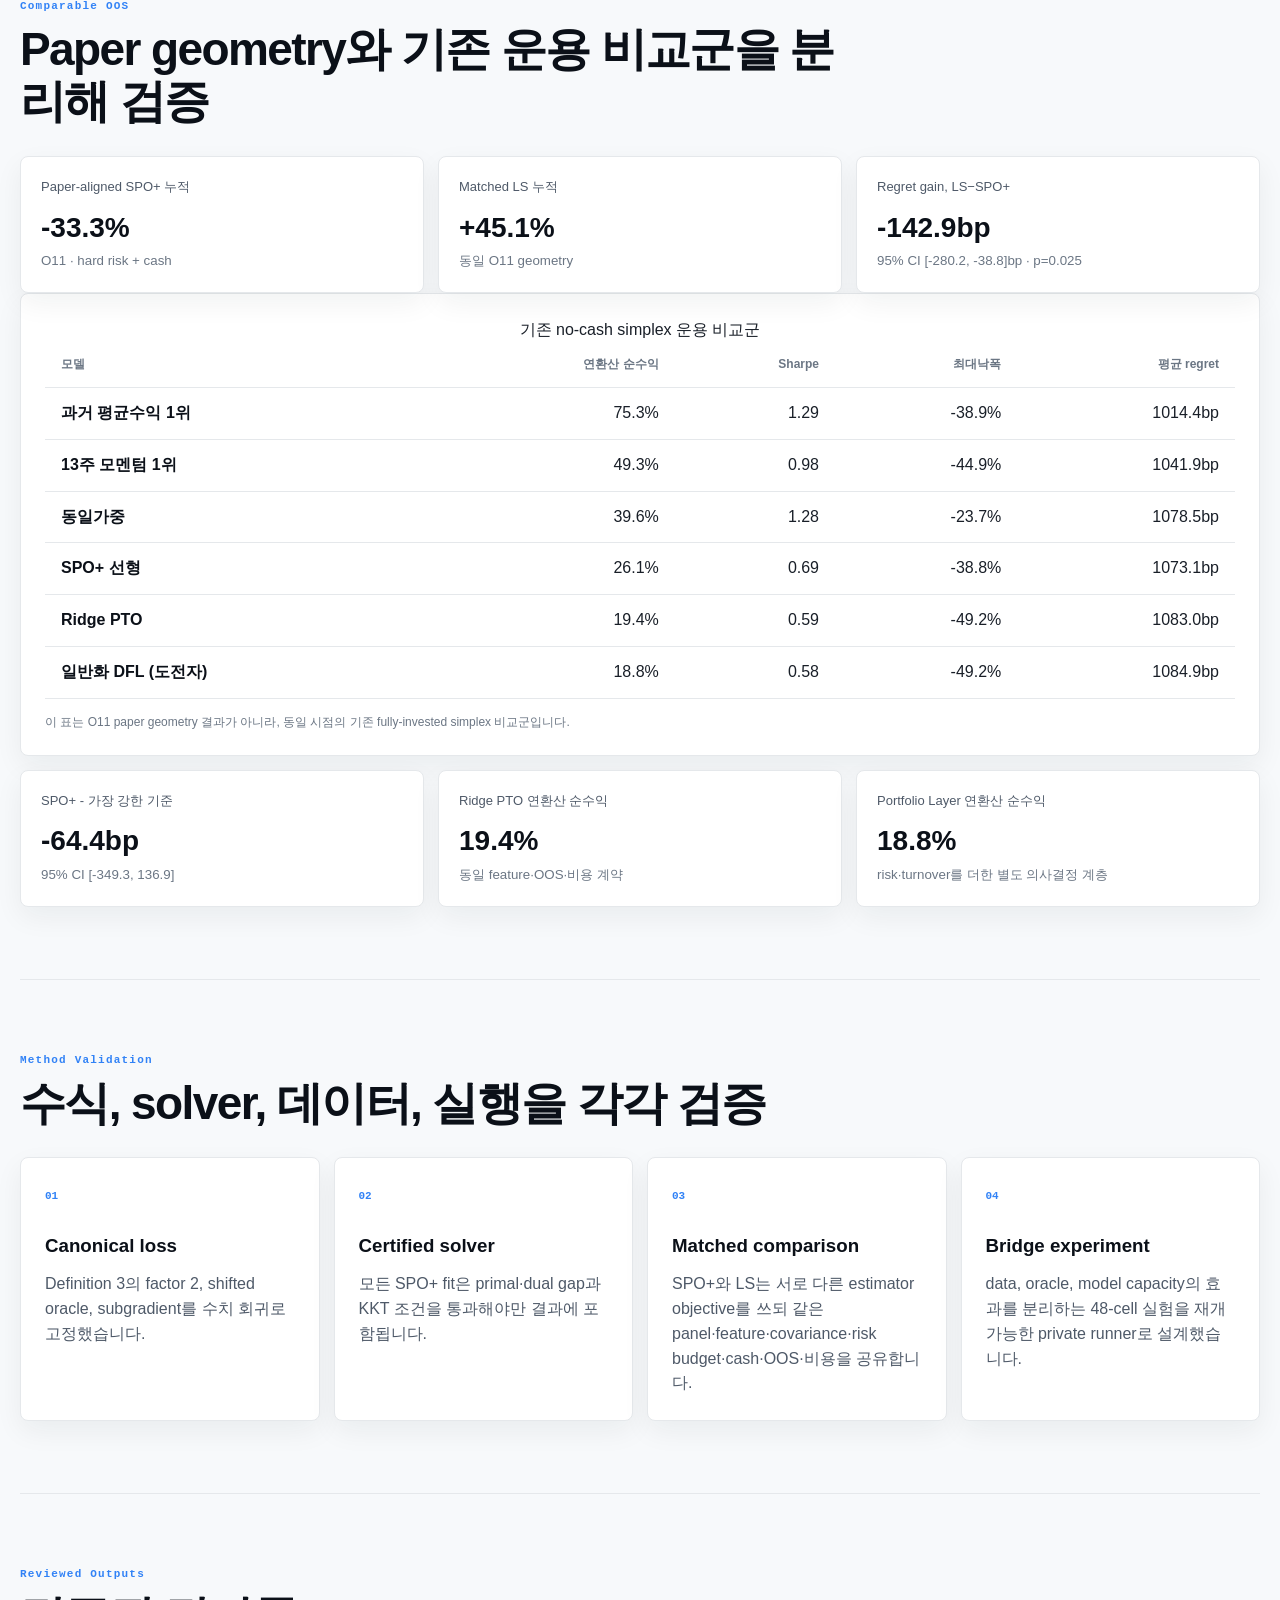
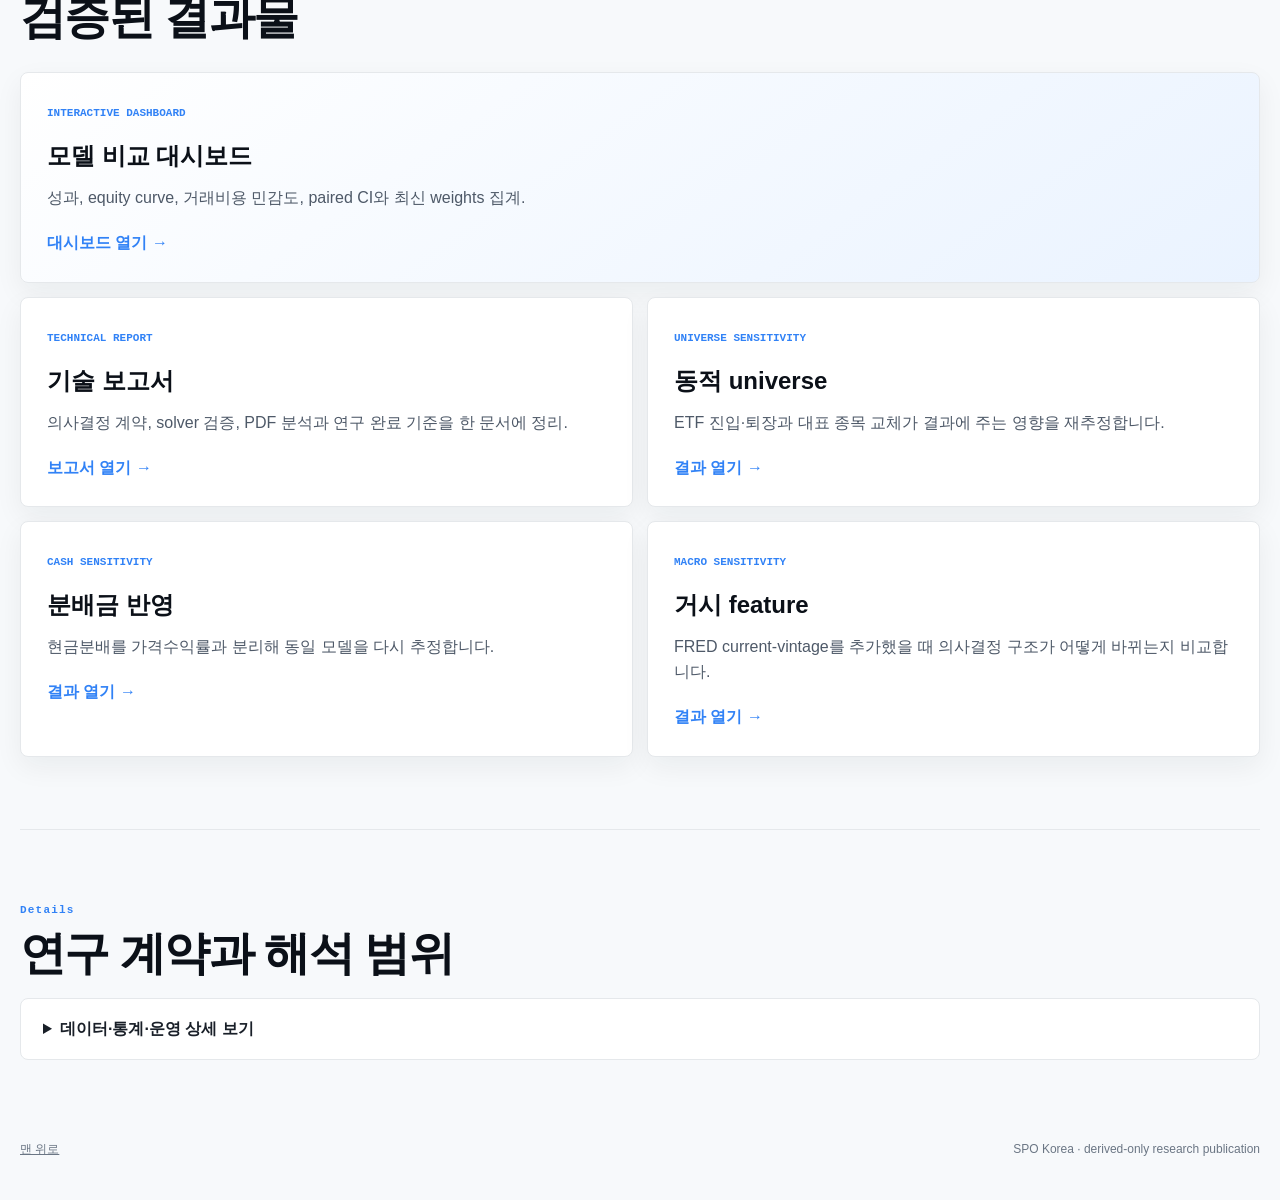
==== commit 69b9932e: "Deploy paper-aligned O11 diagnostic" ====
--- a/index.html
+++ b/index.html
@@ -55,22 +55,22 @@
       <div class="section-heading"><p class="eyebrow">Investment Architecture</p><h2 id="core-title">예측을 잘하는 모델보다, 더 나은 결정을 만드는 구조</h2></div>
       <div class="verdict-grid">
         <article class="verdict-card verdict-primary">
-          <span class="status-pill info">SPO+ Core</span>
-          <h3>의사결정 중심 OOS</h3>
-          <strong class="hero-number">26.1%</strong>
-          <p>59주 OOS 연환산 순수익. 예측 오차가 아니라 최종 선택의 regret로 학습합니다.</p>
+          <span class="status-pill info">Paper-aligned SPO+</span>
+          <h3>Risk + cash OOS 누적</h3>
+          <strong class="hero-number">-33.3%</strong>
+          <p>59주 OOS에서 원문의 hard variance budget과 잔여 cash를 적용한 SPO+ 누적 순수익입니다.</p>
         </article>
         <article class="verdict-card">
           <span class="status-pill neutral">Decision Lift</span>
-          <h3>SPO+ - Ridge PTO</h3>
-          <strong class="hero-number">+10.0bp</strong>
-          <p>같은 feature·비용벡터·simplex를 쓰는 서로 다른 estimator의 주간 순수익 차이입니다.</p>
+          <h3>SPO+ - matched LS</h3>
+          <strong class="hero-number">-145.3bp</strong>
+          <p>같은 feature·비용벡터·risk budget·cash·비용을 공유하는 두 learner의 주간 순수익 차이입니다.</p>
         </article>
         <article class="verdict-card">
           <span class="status-pill neutral">Decision Geometry</span>
-          <h3>완전투자 simplex</h3>
-          <strong class="hero-number">24 → 1</strong>
-          <p>매주 24개 업종 ETF의 비용을 비교해 한 개의 명시적 목표 자산을 선택합니다.</p>
+          <h3>Hard risk + residual cash</h3>
+          <strong class="hero-number">Σ · γ · cash</strong>
+          <p><code>w′Σw ≤ γ</code>, <code>1′w ≤ 1</code>, <code>w ≥ 0</code>. 위험자산에 쓰지 않은 비중은 cash로 남깁니다.</p>
         </article>
       </div>
       <p class="answer-note">핵심은 “수익률을 예측한 뒤 투자한다”가 아니라, <strong>투자 결정에서 발생할 비용을 학습 목표로 삼고 동일한 실행 계약으로 검증하는 것</strong>입니다.</p>
@@ -81,21 +81,26 @@
       <ol class="decision-grid">
         <li><span class="step">01</span><strong>시장 상태</strong><p>KRX 업종 ETF 24개의 가격·유동성·NAV 정보를 주간 시점에 고정합니다.</p></li>
         <li><span class="step">02</span><strong>Feature map</strong><p>자산별 모멘텀·변동성·낙폭·유동성을 217개 입력으로 구성합니다.</p></li>
-        <li><span class="step">03</span><strong>Cost vector</strong><p>다음 5 KRX 세션 수익률의 음수 <code>c = -r</code>를 투자 비용으로 학습합니다.</p></li>
-        <li><span class="step">04</span><strong>SPO+ optimization</strong><p>예측 비용이 실제 선택을 어떻게 바꾸는지 exact simplex oracle과 decision loss로 연결합니다.</p></li>
+        <li><span class="step">03</span><strong>Excess-return cost</strong><p>다음 5 KRX 세션의 위험자산 초과수익을 <code>c = -(r-r_cash·e)</code>로 바꿉니다. 현재 PIT cash series가 없어 <code>r_cash=0</code>입니다.</p></li>
+        <li><span class="step">04</span><strong>Canonical SPO+</strong><p>실제 비용 oracle <code>w*(c)</code>와 shifted oracle <code>w*(2ĉ-c)</code>를 같은 hard-risk·cash feasible set에서 인증합니다.</p></li>
         <li><span class="step">05</span><strong>실행·검증</strong><p>목표 비중, drift, one-way 10 bp 비용을 적용하고 purged OOS에서 비교합니다.</p></li>
       </ol>
     </section>
 
     <section id="results" class="section" aria-labelledby="results-title">
-      <div class="section-heading"><p class="eyebrow">Comparable OOS</p><h2 id="results-title">모든 모델을 같은 59주 위에서 비교</h2></div>
+      <div class="section-heading"><p class="eyebrow">Comparable OOS</p><h2 id="results-title">Paper geometry와 기존 운용 비교군을 분리해 검증</h2></div>
+      <div class="comparison-grid">
+        <article class="metric-card"><span>Paper-aligned SPO+ 누적</span><strong>-33.3%</strong><small>O11 · hard risk + cash</small></article>
+        <article class="metric-card"><span>Matched LS 누적</span><strong>+45.1%</strong><small>동일 O11 geometry</small></article>
+        <article class="metric-card"><span>Regret gain, LS−SPO+</span><strong>-142.9bp</strong><small>95% CI [-280.2, -38.8]bp · p=0.025</small></article>
+      </div>
       <div class="table-card">
         <div class="table-scroll"><table>
-          <caption>동일 OOS 구간 모델 비교</caption>
+          <caption>기존 no-cash simplex 운용 비교군</caption>
           <thead><tr><th scope="col">모델</th><th scope="col">연환산 순수익</th><th scope="col">Sharpe</th><th scope="col">최대낙폭</th><th scope="col">평균 regret</th></tr></thead>
           <tbody><tr><th scope="row">과거 평균수익 1위</th><td>75.3%</td><td>1.29</td><td>-38.9%</td><td>1014.4bp</td></tr><tr><th scope="row">13주 모멘텀 1위</th><td>49.3%</td><td>0.98</td><td>-44.9%</td><td>1041.9bp</td></tr><tr><th scope="row">동일가중</th><td>39.6%</td><td>1.28</td><td>-23.7%</td><td>1078.5bp</td></tr><tr><th scope="row">SPO+ 선형</th><td>26.1%</td><td>0.69</td><td>-38.8%</td><td>1073.1bp</td></tr><tr><th scope="row">Ridge PTO</th><td>19.4%</td><td>0.59</td><td>-49.2%</td><td>1083.0bp</td></tr><tr><th scope="row">일반화 DFL (도전자)</th><td>18.8%</td><td>0.58</td><td>-49.2%</td><td>1084.9bp</td></tr></tbody>
         </table></div>
-        <p class="table-note">모든 모델은 같은 주간 표본·목표 비중·one-way 10 bp 실행비용으로 계산합니다.</p>
+        <p class="table-note">이 표는 O11 paper geometry 결과가 아니라, 동일 시점의 기존 fully-invested simplex 비교군입니다.</p>
       </div>
       <div class="comparison-grid">
         <article class="metric-card"><span>SPO+ - 가장 강한 기준</span><strong>-64.4bp</strong><small>95% CI [-349.3, 136.9]</small></article>
@@ -109,7 +114,7 @@
       <div class="evidence-grid">
         <article class="evidence-card"><span class="step">01</span><h3>Canonical loss</h3><p>Definition 3의 factor 2, shifted oracle, subgradient를 수치 회귀로 고정했습니다.</p></article>
         <article class="evidence-card"><span class="step">02</span><h3>Certified solver</h3><p>모든 SPO+ fit은 primal·dual gap과 KKT 조건을 통과해야만 결과에 포함됩니다.</p></article>
-        <article class="evidence-card"><span class="step">03</span><h3>Matched comparison</h3><p>SPO+와 Ridge PTO는 같은 panel·feature·simplex·OOS·비용을 공유합니다.</p></article>
+        <article class="evidence-card"><span class="step">03</span><h3>Matched comparison</h3><p>SPO+와 LS는 서로 다른 estimator objective를 쓰되 같은 panel·feature·covariance·risk budget·cash·OOS·비용을 공유합니다.</p></article>
         <article class="evidence-card"><span class="step">04</span><h3>Bridge experiment</h3><p>data, oracle, model capacity의 효과를 분리하는 48-cell 실험을 재개 가능한 private runner로 설계했습니다.</p></article>
       </div>
     </section>
@@ -128,9 +133,9 @@
     <section id="details" class="section details-section" aria-labelledby="details-title">
       <div class="section-heading compact-heading"><p class="eyebrow">Details</p><h2 id="details-title">연구 계약과 해석 범위</h2></div>
       <details class="operations"><summary>데이터·통계·운영 상세 보기</summary><div class="detail-grid">
-        <section><h3>성과 해석</h3><p>SPO+의 Ridge 대비 주간 순수익 차이는 +10.0bp, 95% CI [-187.1, 206.2]입니다. 현재 구간에서 CI는 0을 포함하며, forward 확정 표본은 0/26주입니다.</p></section>
+        <section><h3>성과 해석</h3><p>Paper geometry의 SPO+−LS 주간 순수익 차이는 -145.3bp이고 regret gain은 -142.9bp, 95% CI [-280.2, -38.8]bp입니다. forward 확정 표본은 0/26주입니다.</p></section>
         <section><h3>데이터 기준</h3><p>Primary는 주간 open-to-open raw-price 기반 고정 panel입니다. 분배금·share-ratio가 완결된 total return과 2018년 이후 strict historical PIT는 별도 승격 조건으로 유지합니다.</p></section>
-        <section><h3>논문과의 관계</h3><p>원문의 canonical SPO+ loss는 보존합니다. PDF의 synthetic normalized loss, hard-risk·cash oracle, 직접 policy layer는 현재 KRX primary와 분리해 재현·원인분해합니다. bounded bridge regret gain은 -87.9bp, 95% CI [-248.7, 53.4]bp, p=0.276입니다.</p></section>
+        <section><h3>논문과의 관계</h3><p>원문의 canonical SPO+ loss와 portfolio feasible set을 KRX에 적용했습니다. <code>γ=2.25·Var(e/d)</code>, 월별 PIT Ledoit–Wolf covariance, 잔여 cash를 사용합니다. 전체 48-cell 원인분해와 한국 PIT risk-free series는 접힌 상세 범위로 남깁니다.</p></section>
         <section><h3>공개·운영 경계</h3><p>연구 단계 방법론 효과 V2 · release 65d020ba81915cc6bd51a81537083d53. 검토된 파생 결과만 공개하며 원시 응답, 자격증명, DB, 학습행렬과 개별 ETF PnL은 포함하지 않습니다. 본 페이지는 개인 연구이며 매매 조언이 아닙니다.</p></section>
       </div></details>
     </section>
